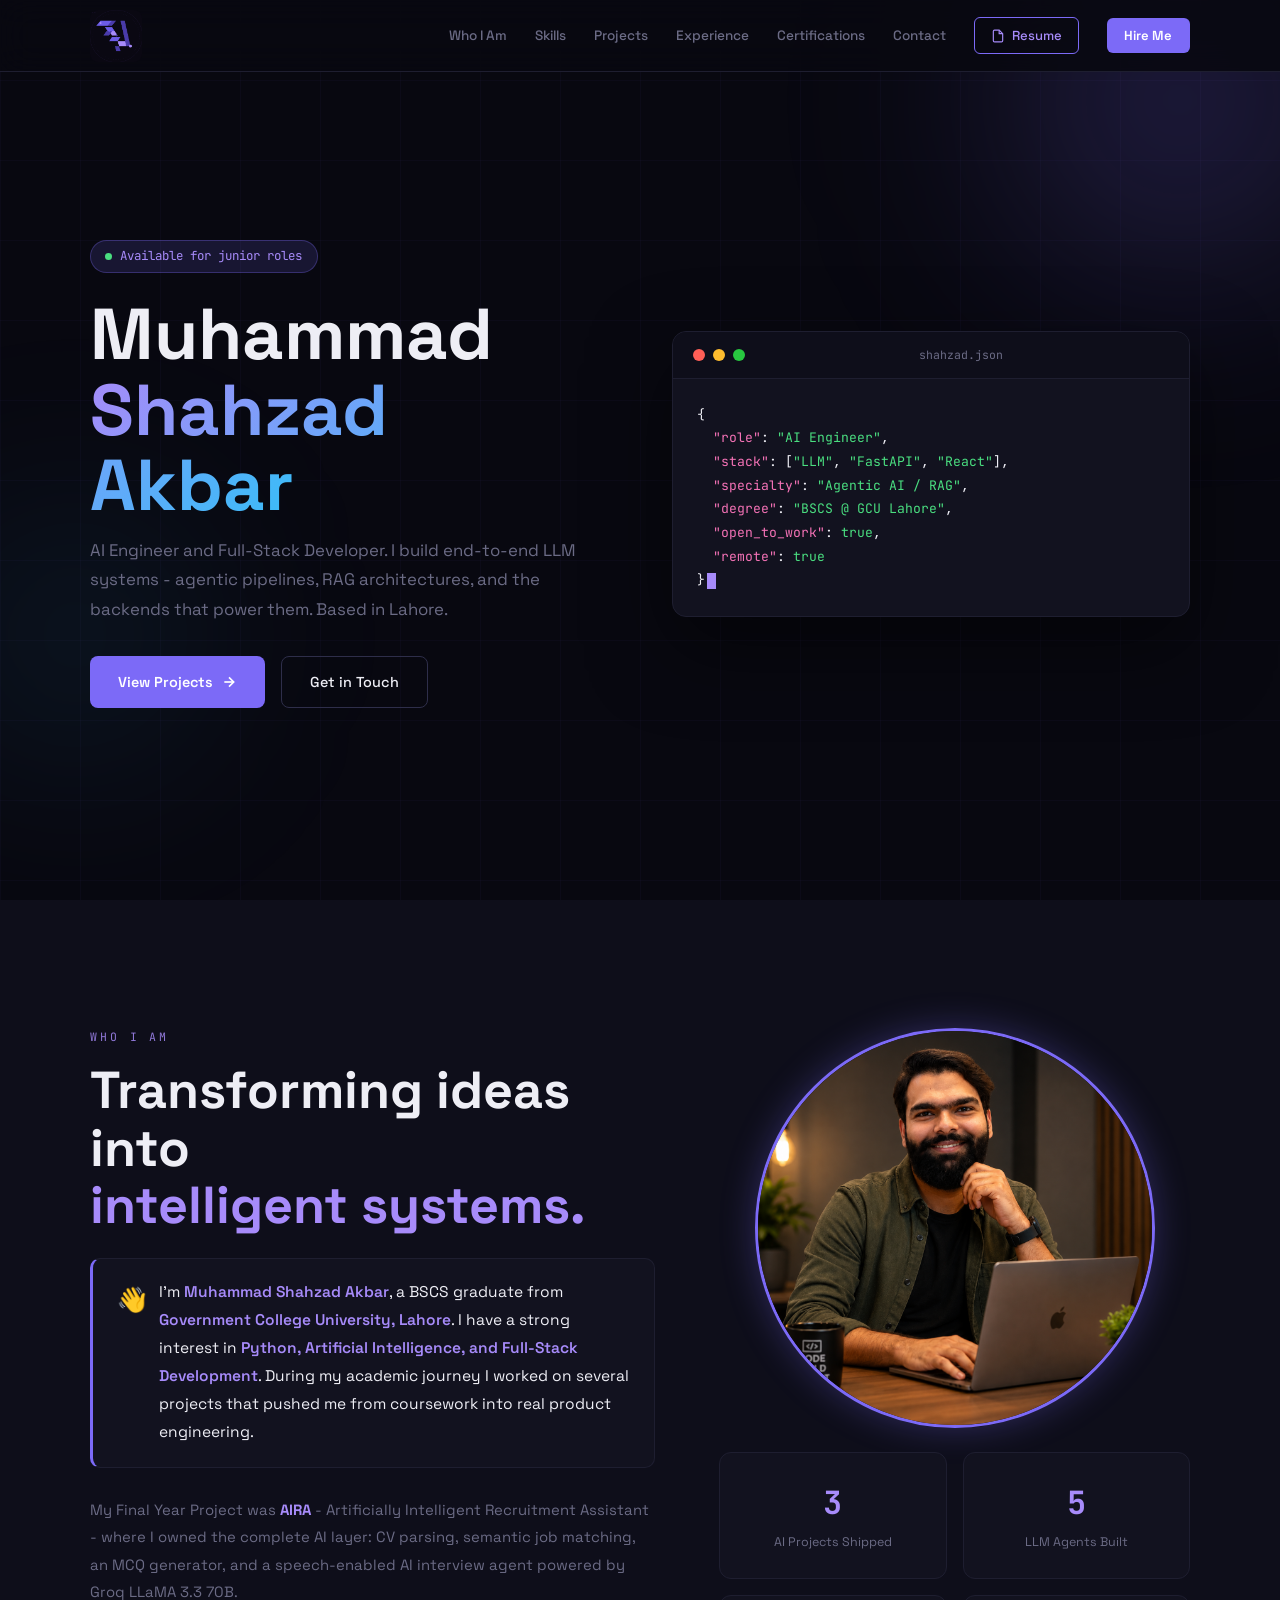
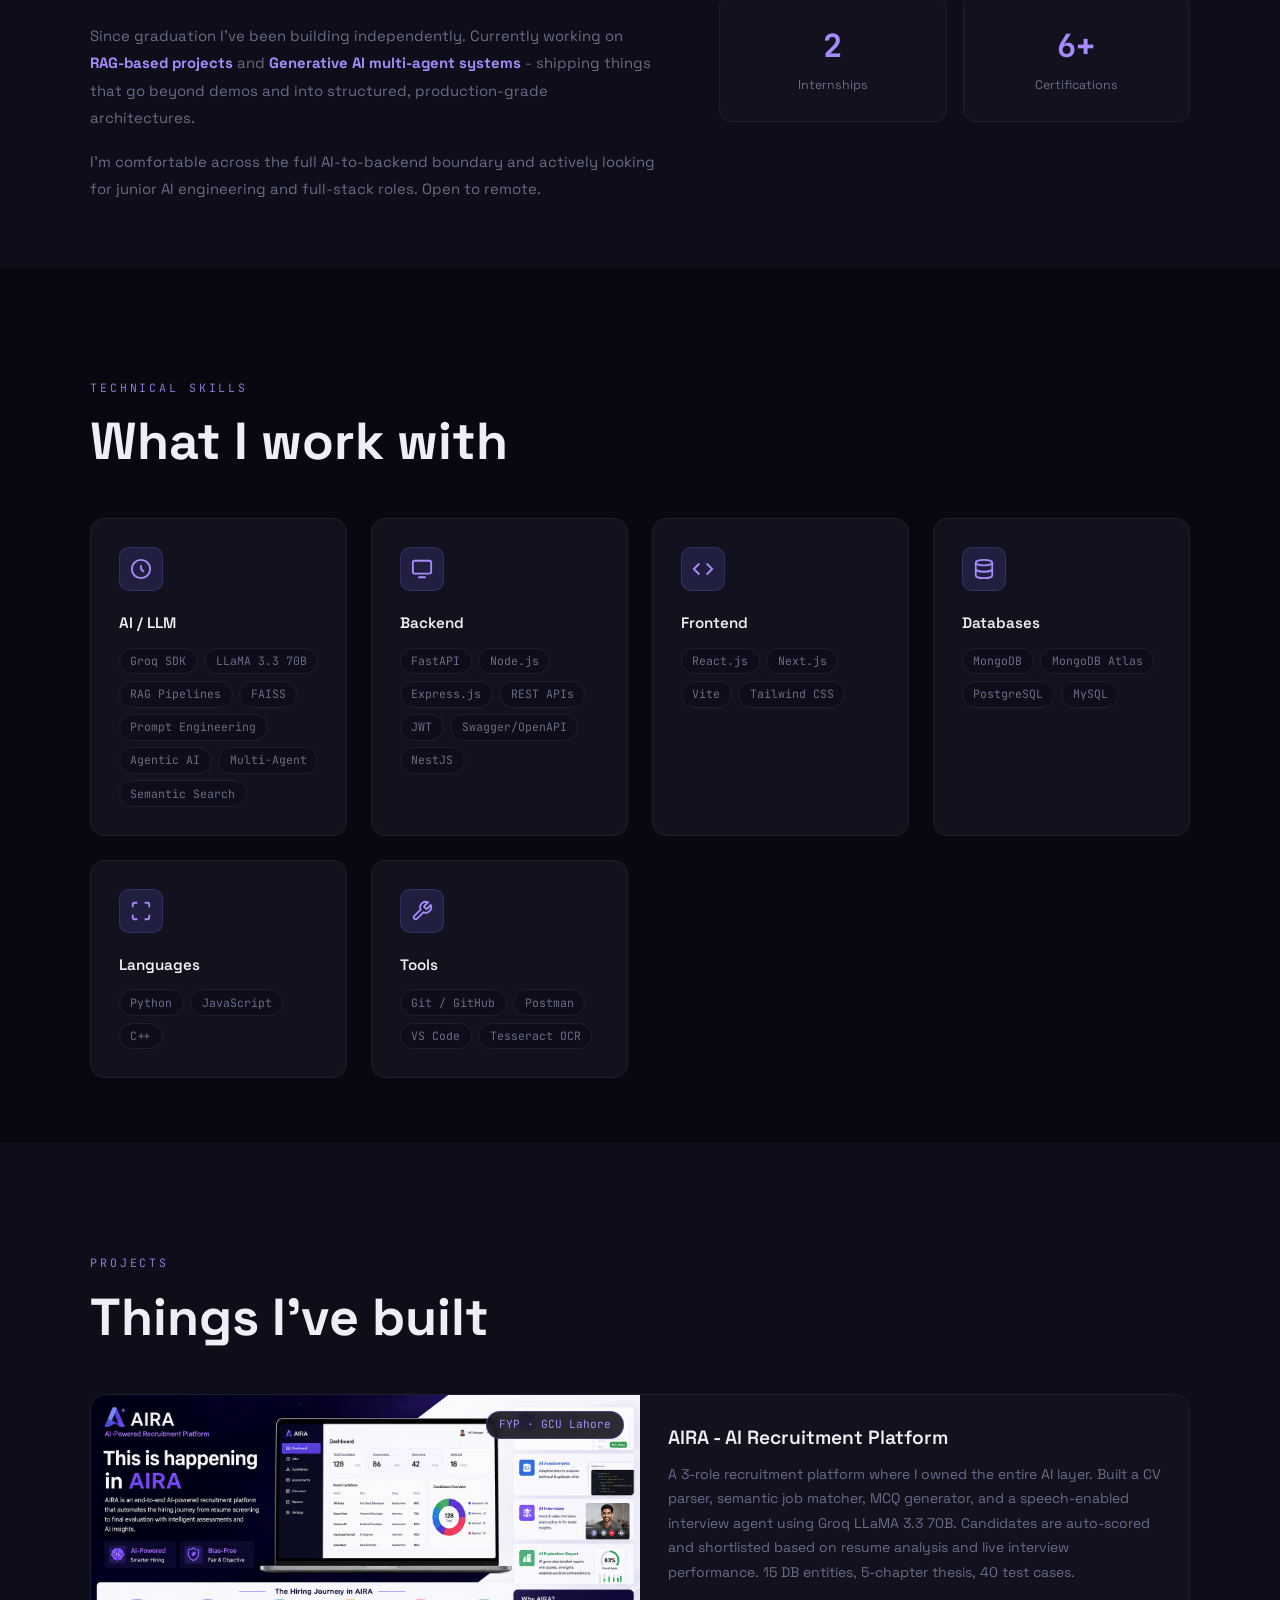
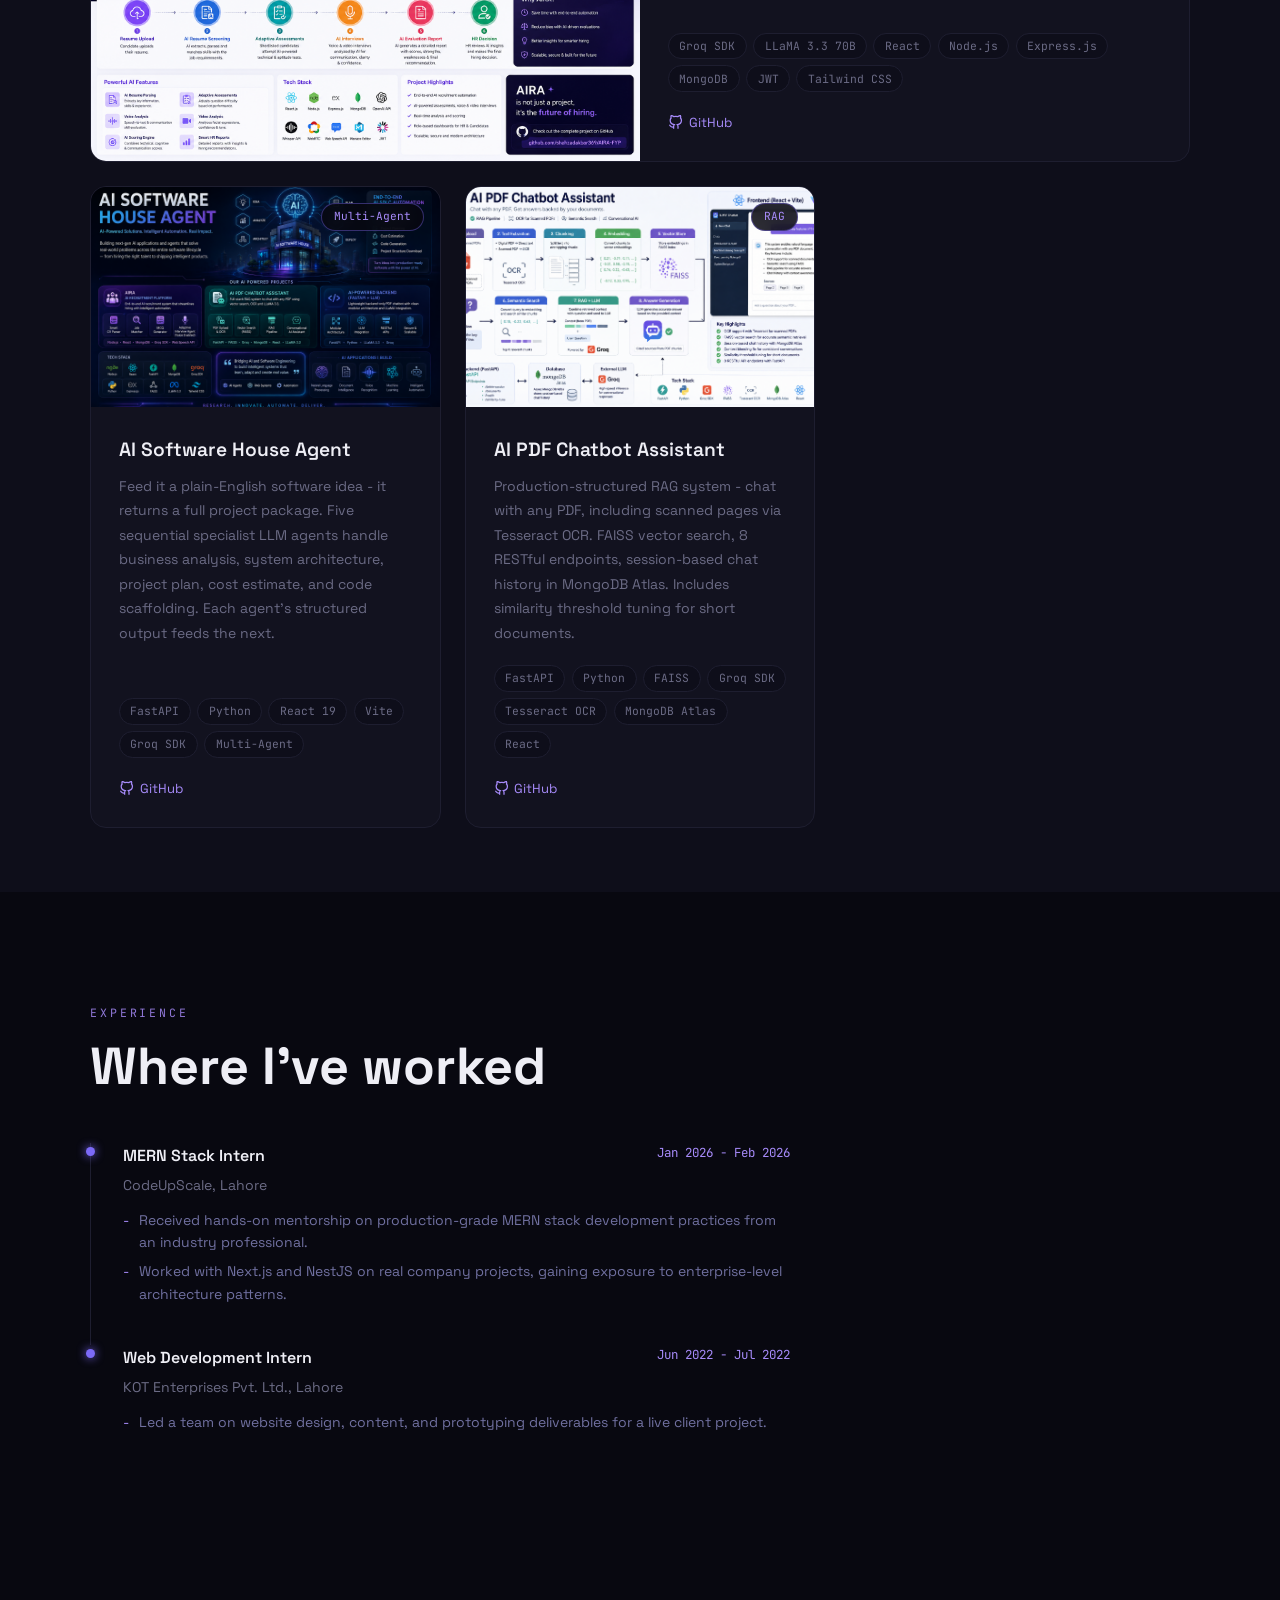
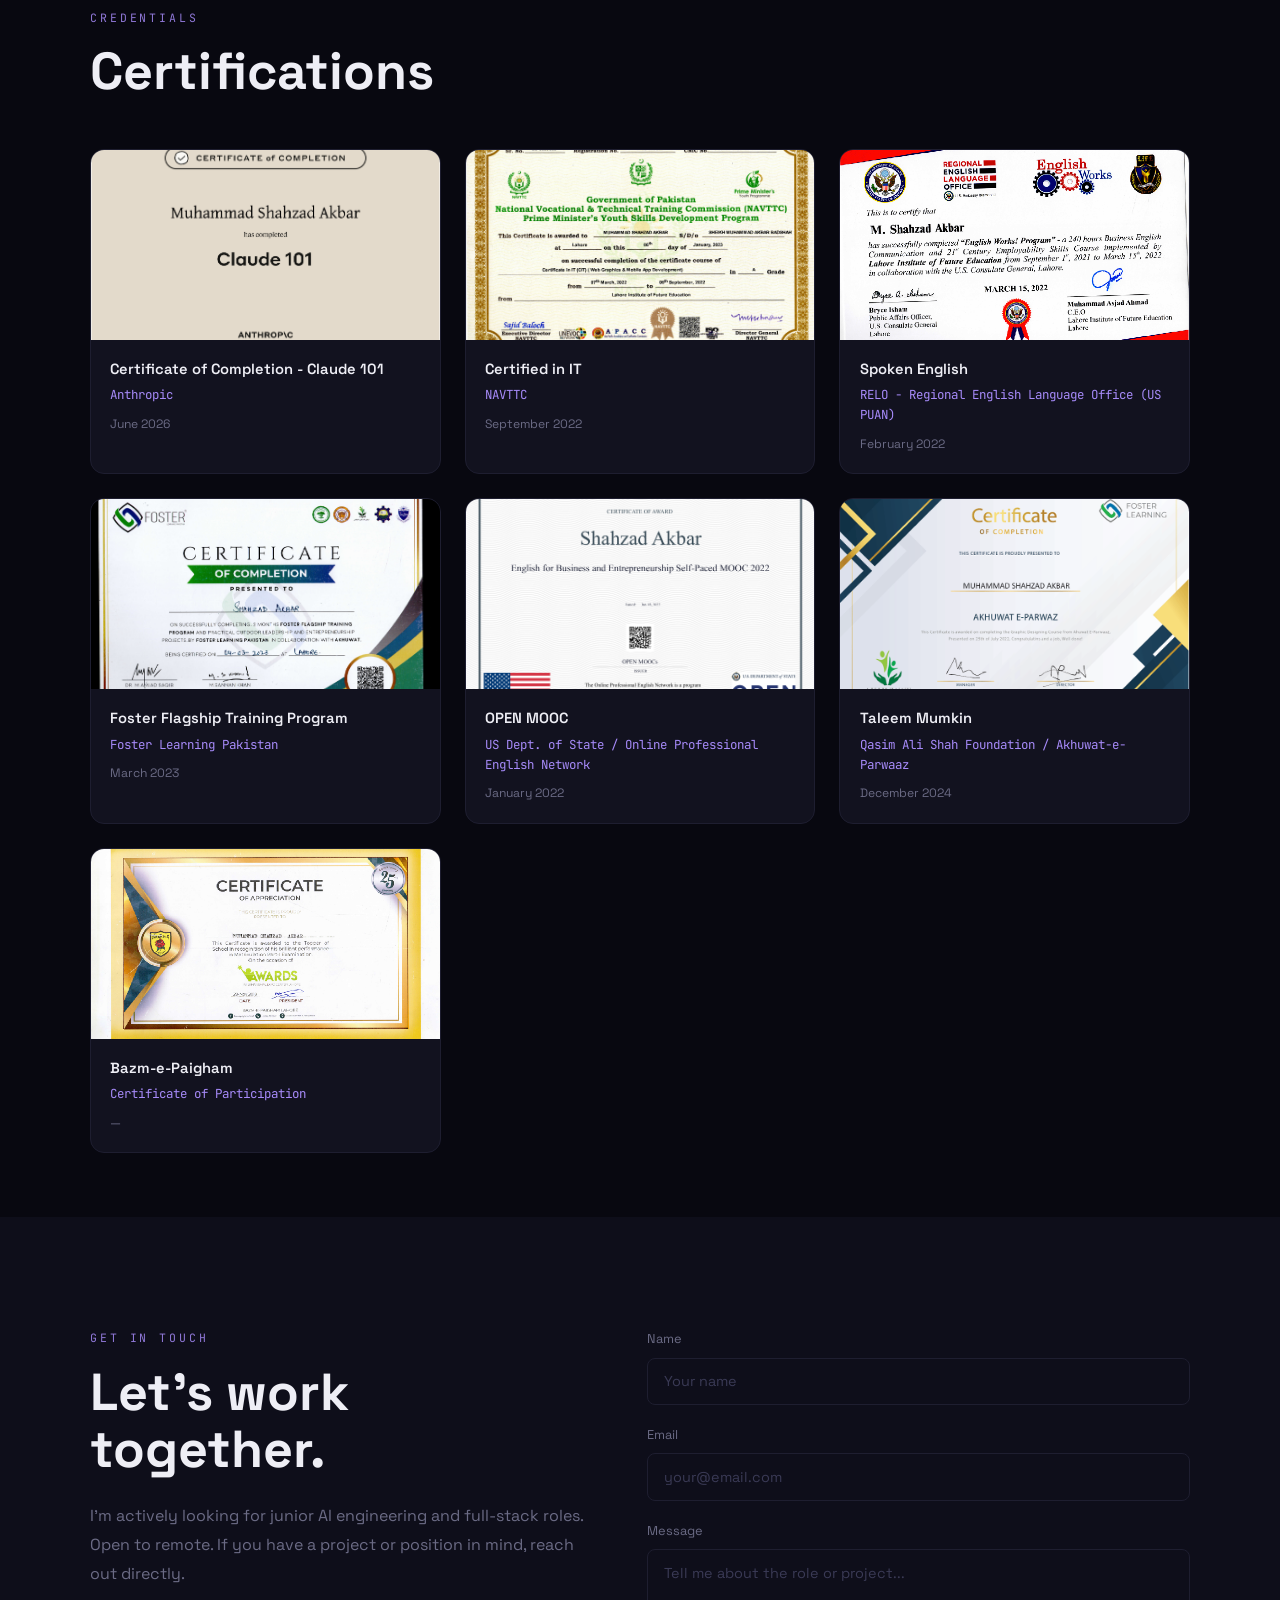
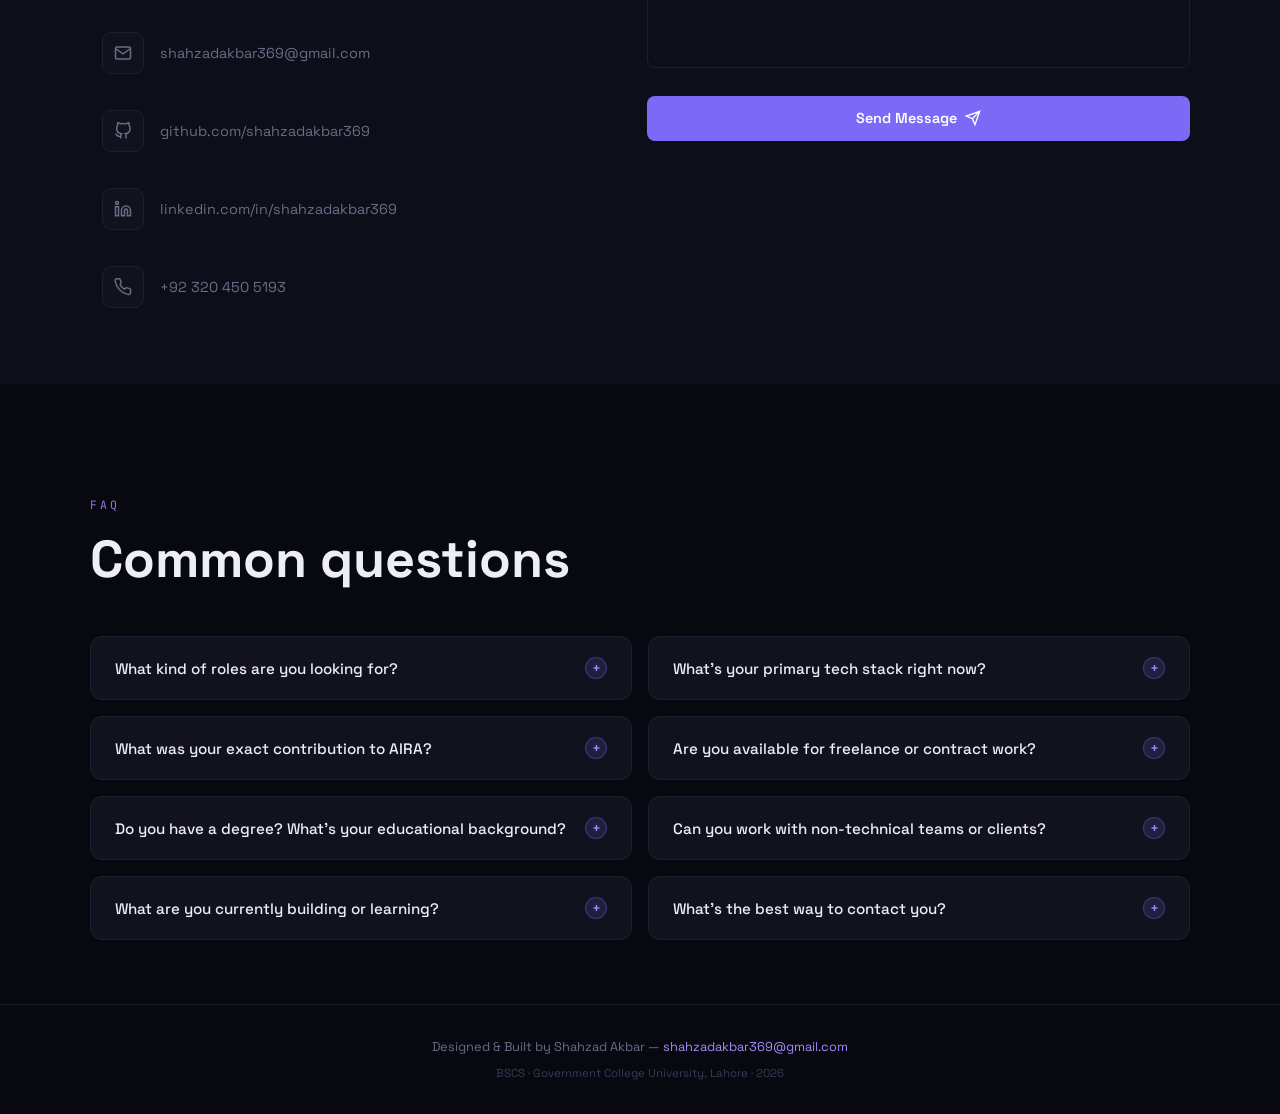
==== index.html @ 35dfdfb2 "Portfolio ready" ====
<!DOCTYPE html>
<html lang="en">
<head>
    <meta charset="UTF-8">
    <meta name="viewport" content="width=device-width, initial-scale=1.0">
    <title>Shahzad Akbar | AI Engineer</title>
    <link rel="preconnect" href="https://fonts.googleapis.com">
    <link rel="preconnect" href="https://fonts.gstatic.com" crossorigin>
    <link href="https://fonts.googleapis.com/css2?family=Space+Grotesk:wght@300;400;500;600;700&family=JetBrains+Mono:wght@400;500&display=swap" rel="stylesheet">
    <link rel="stylesheet" href="assets/css/style.css">
</head>
<body>

<!-- ════════════════════════════════════════════
     NAVIGATION
════════════════════════════════════════════ -->
<nav id="navbar">
    <div class="nav-inner">
        <!-- Logo: swap text for image once file is in place -->
        <a href="#hero" class="nav-logo">
            <img src="assets/images/shahzad_logo.png" alt="Shahzad Akbar logo"
                 onerror="this.style.display='none'; this.nextElementSibling.style.display='inline';">
            </a>

        <div class="nav-links" id="navLinks">
            <a href="#who"        class="nav-link">Who I Am</a>
            <a href="#skills"     class="nav-link">Skills</a>
            <a href="#projects"   class="nav-link">Projects</a>
            <a href="#experience" class="nav-link">Experience</a>
            <a href="#certifications" class="nav-link">Certifications</a>
            <a href="#contact"    class="nav-link">Contact</a>
            <!-- Resume button — opens PDF in a new tab -->
            <a href="assets/images/Resume_Shahzad_Akbar.pdf"
               target="_blank"
               rel="noopener noreferrer"
               class="nav-resume">
                <svg width="14" height="14" viewBox="0 0 24 24" fill="none" stroke="currentColor" stroke-width="2">
                    <path d="M14 2H6a2 2 0 0 0-2 2v16a2 2 0 0 0 2 2h12a2 2 0 0 0 2-2V8z"/>
                    <polyline points="14 2 14 8 20 8"/>
                </svg>
                Resume
            </a>
            <a href="#contact" class="nav-cta">Hire Me</a>
        </div>

        <div class="hamburger" onclick="toggleMenu()" aria-label="Toggle menu">
            <span></span><span></span><span></span>
        </div>
    </div>
    <div id="mobileMenu">
        <a href="#who"        class="nav-link" onclick="closeMenu()">Who I Am</a>
        <a href="#skills"     class="nav-link" onclick="closeMenu()">Skills</a>
        <a href="#projects"   class="nav-link" onclick="closeMenu()">Projects</a>
        <a href="#experience" class="nav-link" onclick="closeMenu()">Experience</a>
        <a href="#contact"    class="nav-link" onclick="closeMenu()">Contact</a>
        <a href="assets/images/Resume_Shahzad_Akbar.pdf" target="_blank" class="nav-link" onclick="closeMenu()">Resume ↗</a>
    </div>
</nav>


<!-- ════════════════════════════════════════════
     HERO
════════════════════════════════════════════ -->
<section id="hero">
    <div class="hero-grid"></div>
    <div class="orb orb-1"></div>
    <div class="orb orb-2"></div>
    <div class="hero-content">
        <div>
            <div class="hero-tag">
                <span class="dot"></span>
                Available for junior roles
            </div>
            <h1 class="hero-name">
                Muhammad<br>
                <span class="highlight">Shahzad Akbar</span>
            </h1>
            <p class="hero-subtitle">
                AI Engineer and Full-Stack Developer. I build end-to-end LLM systems -
                agentic pipelines, RAG architectures, and the backends that power them.
                Based in Lahore.
            </p>
            <div class="hero-actions">
                <a href="#projects" class="btn-primary">
                    View Projects
                    <svg width="16" height="16" viewBox="0 0 24 24" fill="none" stroke="currentColor" stroke-width="2.5">
                        <line x1="5" y1="12" x2="19" y2="12"/><polyline points="12 5 19 12 12 19"/>
                    </svg>
                </a>
                <a href="mailto:shahzadakbar369@gmail.com" class="btn-secondary">Get in Touch</a>
            </div>
        </div>

        <div class="terminal">
            <div class="terminal-bar">
                <div class="terminal-dot" style="background:#ff5f57"></div>
                <div class="terminal-dot" style="background:#febc2e"></div>
                <div class="terminal-dot" style="background:#28c840"></div>
                <span class="terminal-title">shahzad.json</span>
            </div>
            <div class="terminal-body">
                <span class="t-line"><span class="t-cmd">{</span></span>
                <span class="t-line">&nbsp;&nbsp;<span class="t-key">"role"</span>: <span class="t-val">"AI Engineer"</span>,</span>
                <span class="t-line">&nbsp;&nbsp;<span class="t-key">"stack"</span>: [<span class="t-val">"LLM"</span>, <span class="t-val">"FastAPI"</span>, <span class="t-val">"React"</span>],</span>
                <span class="t-line">&nbsp;&nbsp;<span class="t-key">"specialty"</span>: <span class="t-val">"Agentic AI / RAG"</span>,</span>
                <span class="t-line">&nbsp;&nbsp;<span class="t-key">"degree"</span>: <span class="t-val">"BSCS @ GCU Lahore"</span>,</span>
                <span class="t-line">&nbsp;&nbsp;<span class="t-key">"open_to_work"</span>: <span class="t-val">true</span>,</span>
                <span class="t-line">&nbsp;&nbsp;<span class="t-key">"remote"</span>: <span class="t-val">true</span></span>
                <span class="t-line"><span class="t-cmd">}</span><span class="cursor"></span></span>
            </div>
        </div>
    </div>
</section>


<!-- ════════════════════════════════════════════
     WHO I AM
════════════════════════════════════════════ -->
<section id="who" style="background: var(--bg-secondary);">
    <div class="section-inner">
        <div class="about-grid">
            <div class="reveal">
                <span class="section-eyebrow">Who I Am</span>
                <h2 class="section-title">Transforming ideas into<br><span style="color:var(--accent-2)">intelligent systems.</span></h2>

                <!-- Cover-letter style intro block -->
                <div class="who-intro">
                    <span class="who-intro-icon">👋</span>
                    <p>
                        I'm <strong>Muhammad Shahzad Akbar</strong>, a BSCS graduate from
                        <strong>Government College University, Lahore</strong>. I have a strong interest in
                        <strong>Python, Artificial Intelligence, and Full-Stack Development</strong>.
                        During my academic journey I worked on several projects that pushed me from
                        coursework into real product engineering.
                    </p>
                </div>

                <div class="about-extra">
                    <p>
                        My Final Year Project was <strong style="color:var(--accent-2)">AIRA</strong> -
                        Artificially Intelligent Recruitment Assistant - where I owned the complete AI layer:
                        CV parsing, semantic job matching, an MCQ generator, and a speech-enabled AI interview
                        agent powered by Groq LLaMA 3.3 70B.
                    </p>
                    <p>
                        Since graduation I've been building independently. Currently working on
                        <strong style="color:var(--accent-2)">RAG-based projects</strong> and
                        <strong style="color:var(--accent-2)">Generative AI multi-agent systems</strong> -
                        shipping things that go beyond demos and into structured, production-grade architectures.
                    </p>
                    <p>
                        I'm comfortable across the full AI-to-backend boundary and actively looking for
                        junior AI engineering and full-stack roles. Open to remote.
                    </p>
                </div>
            </div>

            <div class="about-right reveal" style="transition-delay: 0.15s;">

                <!-- Photo -->
                <img src="assets/images/Shahzad.png" alt="Shahzad Akbar"
                    onerror="this.style.display='none'"
                    style="width:400px;height:400px;border-radius:50%;object-fit:cover;
                            object-position:center top;border:3px solid var(--accent);
                            box-shadow:0 0 35px rgba(124,106,247,0.3);">

                <!-- Stats -->
                <div class="stats-grid" style="width:100%;">
                    <div class="stat-card">
                        <span class="stat-num">3</span>
                        <span class="stat-label">AI Projects Shipped</span>
                    </div>
                    <div class="stat-card">
                        <span class="stat-num">5</span>
                        <span class="stat-label">LLM Agents Built</span>
                    </div>
                    <div class="stat-card">
                        <span class="stat-num">2</span>
                        <span class="stat-label">Internships</span>
                    </div>
                    <div class="stat-card">
                        <span class="stat-num">6+</span>
                        <span class="stat-label">Certifications</span>
                    </div>
                </div>

            </div>
        </div>
    </div>
</section>


<!-- ════════════════════════════════════════════
     SKILLS
════════════════════════════════════════════ -->
<section id="skills">
    <div class="section-inner">
        <div class="reveal">
            <span class="section-eyebrow">Technical Skills</span>
            <h2 class="section-title">What I work with</h2>
        </div>
        <div class="skills-grid">
            <div class="skill-card reveal" style="transition-delay: 0.05s;">
                <div class="skill-icon">
                    <svg width="22" height="22" viewBox="0 0 24 24" fill="none" stroke="currentColor" stroke-width="2">
                        <circle cx="12" cy="12" r="10"/><path d="M12 8v4l3 3"/>
                    </svg>
                </div>
                <div class="skill-category">AI / LLM</div>
                <div class="skill-tags">
                    <span class="skill-tag">Groq SDK</span>
                    <span class="skill-tag">LLaMA 3.3 70B</span>
                    <span class="skill-tag">RAG Pipelines</span>
                    <span class="skill-tag">FAISS</span>
                    <span class="skill-tag">Prompt Engineering</span>
                    <span class="skill-tag">Agentic AI</span>
                    <span class="skill-tag">Multi-Agent</span>
                    <span class="skill-tag">Semantic Search</span>
                </div>
            </div>

            <div class="skill-card reveal" style="transition-delay: 0.1s;">
                <div class="skill-icon">
                    <svg width="22" height="22" viewBox="0 0 24 24" fill="none" stroke="currentColor" stroke-width="2">
                        <rect x="2" y="3" width="20" height="14" rx="2"/><line x1="8" y1="21" x2="16" y2="21"/>
                    </svg>
                </div>
                <div class="skill-category">Backend</div>
                <div class="skill-tags">
                    <span class="skill-tag">FastAPI</span>
                    <span class="skill-tag">Node.js</span>
                    <span class="skill-tag">Express.js</span>
                    <span class="skill-tag">REST APIs</span>
                    <span class="skill-tag">JWT</span>
                    <span class="skill-tag">Swagger/OpenAPI</span>
                    <span class="skill-tag">NestJS</span>
                </div>
            </div>

            <div class="skill-card reveal" style="transition-delay: 0.15s;">
                <div class="skill-icon">
                    <svg width="22" height="22" viewBox="0 0 24 24" fill="none" stroke="currentColor" stroke-width="2">
                        <polyline points="16 18 22 12 16 6"/><polyline points="8 6 2 12 8 18"/>
                    </svg>
                </div>
                <div class="skill-category">Frontend</div>
                <div class="skill-tags">
                    <span class="skill-tag">React.js</span>
                    <span class="skill-tag">Next.js</span>
                    <span class="skill-tag">Vite</span>
                    <span class="skill-tag">Tailwind CSS</span>
                </div>
            </div>

            <div class="skill-card reveal" style="transition-delay: 0.2s;">
                <div class="skill-icon">
                    <svg width="22" height="22" viewBox="0 0 24 24" fill="none" stroke="currentColor" stroke-width="2">
                        <ellipse cx="12" cy="5" rx="9" ry="3"/>
                        <path d="M21 12c0 1.66-4 3-9 3s-9-1.34-9-3"/>
                        <path d="M3 5v14c0 1.66 4 3 9 3s9-1.34 9-3V5"/>
                    </svg>
                </div>
                <div class="skill-category">Databases</div>
                <div class="skill-tags">
                    <span class="skill-tag">MongoDB</span>
                    <span class="skill-tag">MongoDB Atlas</span>
                    <span class="skill-tag">PostgreSQL</span>
                    <span class="skill-tag">MySQL</span>
                </div>
            </div>

            <div class="skill-card reveal" style="transition-delay: 0.25s;">
                <div class="skill-icon">
                    <svg width="22" height="22" viewBox="0 0 24 24" fill="none" stroke="currentColor" stroke-width="2">
                        <path d="M8 3H5a2 2 0 0 0-2 2v3m18 0V5a2 2 0 0 0-2-2h-3m0 18h3a2 2 0 0 0 2-2v-3M3 16v3a2 2 0 0 0 2 2h3"/>
                    </svg>
                </div>
                <div class="skill-category">Languages</div>
                <div class="skill-tags">
                    <span class="skill-tag">Python</span>
                    <span class="skill-tag">JavaScript</span>
                    <span class="skill-tag">C++</span>
                </div>
            </div>

            <div class="skill-card reveal" style="transition-delay: 0.3s;">
                <div class="skill-icon">
                    <svg width="22" height="22" viewBox="0 0 24 24" fill="none" stroke="currentColor" stroke-width="2">
                        <path d="M14.7 6.3a1 1 0 0 0 0 1.4l1.6 1.6a1 1 0 0 0 1.4 0l3.77-3.77a6 6 0 0 1-7.94 7.94l-6.91 6.91a2.12 2.12 0 0 1-3-3l6.91-6.91a6 6 0 0 1 7.94-7.94l-3.76 3.76z"/>
                    </svg>
                </div>
                <div class="skill-category">Tools</div>
                <div class="skill-tags">
                    <span class="skill-tag">Git / GitHub</span>
                    <span class="skill-tag">Postman</span>
                    <span class="skill-tag">VS Code</span>
                    <span class="skill-tag">Tesseract OCR</span>
                </div>
            </div>
        </div>
    </div>
</section>


<!-- ════════════════════════════════════════════
     PROJECTS
════════════════════════════════════════════ -->
<section id="projects" style="background: var(--bg-secondary);">
    <div class="section-inner">
        <div class="reveal">
            <span class="section-eyebrow">Projects</span>
            <h2 class="section-title">Things I've built</h2>
        </div>
        <div class="projects-grid">

            <!-- ── AIRA (Featured / wide) ── -->
            <div class="project-card featured reveal" style="transition-delay: 0.05s;">
                <div class="project-visual">
                    <!--
                        Place AIRA.png in assets/images/ — the img tag below will pick it up.
                        If the file is missing the fallback SVG renders instead.
                    -->
                    <img src="assets/images/AIRA.png"
                         alt="AIRA - AI Recruitment Platform screenshot"
                         class="project-img"
                         onerror="this.style.display='none'; this.nextElementSibling.style.display='flex';">
                    <div class="project-visual-fallback" style="display:none;">
                        <div class="pv-glow pv-glow-purple"></div>
                        <svg width="90" height="90" viewBox="0 0 24 24" fill="none" stroke="currentColor" stroke-width="0.8">
                            <circle cx="12" cy="12" r="10"/>
                            <circle cx="12" cy="12" r="3" fill="rgba(124,106,247,0.15)" stroke="rgba(124,106,247,0.6)" stroke-width="1"/>
                        </svg>
                    </div>
                    <div class="project-badge">FYP · GCU Lahore</div>
                </div>
                <div class="project-content">
                    <div class="project-title">AIRA - AI Recruitment Platform</div>
                    <p class="project-desc">
                        A 3-role recruitment platform where I owned the entire AI layer. Built a CV parser,
                        semantic job matcher, MCQ generator, and a speech-enabled interview agent using Groq
                        LLaMA 3.3 70B. Candidates are auto-scored and shortlisted based on resume analysis
                        and live interview performance. 15 DB entities, 5-chapter thesis, 40 test cases.
                    </p>
                    <div class="tech-tags">
                        <span class="tech-tag">Groq SDK</span>
                        <span class="tech-tag">LLaMA 3.3 70B</span>
                        <span class="tech-tag">React</span>
                        <span class="tech-tag">Node.js</span>
                        <span class="tech-tag">Express.js</span>
                        <span class="tech-tag">MongoDB</span>
                        <span class="tech-tag">JWT</span>
                        <span class="tech-tag">Tailwind CSS</span>
                    </div>
                    <div class="project-links">
                        <a href="https://github.com/shehr519/AIRA-FYP" target="_blank" class="p-link p-link-primary">
                            <svg width="15" height="15" viewBox="0 0 24 24" fill="none" stroke="currentColor" stroke-width="2">
                                <path d="M9 19c-5 1.5-5-2.5-7-3m14 6v-3.87a3.37 3.37 0 0 0-.94-2.61c3.14-.35 6.44-1.54 6.44-7A5.44 5.44 0 0 0 20 4.77 5.07 5.07 0 0 0 19.91 1S18.73.65 16 2.48a13.38 13.38 0 0 0-7 0C6.27.65 5.09 1 5.09 1A5.07 5.07 0 0 0 5 4.77a5.44 5.44 0 0 0-1.5 3.78c0 5.42 3.3 6.61 6.44 7A3.37 3.37 0 0 0 9 18.13V22"/>
                            </svg>
                            GitHub
                        </a>
                    </div>
                </div>
            </div>

            <!-- ── AI Software House Agent ── -->
            <div class="project-card reveal" style="transition-delay: 0.1s;">
                <div class="project-visual">
                    <img src="assets/images/AI-SOFTWARE-HOUSE-AGENT.png"
                         alt="AI Software House Agent screenshot"
                         class="project-img"
                         onerror="this.style.display='none'; this.nextElementSibling.style.display='flex';">
                    <div class="project-visual-fallback" style="display:none; background: linear-gradient(135deg, #0e1218, #0c1a22);">
                        <div class="pv-glow pv-glow-blue"></div>
                        <svg width="80" height="80" viewBox="0 0 24 24" fill="none" stroke="currentColor" stroke-width="0.8">
                            <rect x="2" y="3" width="20" height="14" rx="2"/>
                            <path d="M7 8h10M7 12h6"/>
                        </svg>
                    </div>
                    <div class="project-badge">Multi-Agent</div>
                </div>
                <div class="project-content">
                    <div class="project-title">AI Software House Agent</div>
                    <p class="project-desc">
                        Feed it a plain-English software idea - it returns a full project package.
                        Five sequential specialist LLM agents handle business analysis, system architecture,
                        project plan, cost estimate, and code scaffolding. Each agent's structured output
                        feeds the next.
                    </p>
                    <div class="tech-tags">
                        <span class="tech-tag">FastAPI</span>
                        <span class="tech-tag">Python</span>
                        <span class="tech-tag">React 19</span>
                        <span class="tech-tag">Vite</span>
                        <span class="tech-tag">Groq SDK</span>
                        <span class="tech-tag">Multi-Agent</span>
                    </div>
                    <div class="project-links">
                        <a href="https://github.com/shahzadakbar369/AI-Software-House-Agent" target="_blank" class="p-link p-link-primary">
                            <svg width="15" height="15" viewBox="0 0 24 24" fill="none" stroke="currentColor" stroke-width="2">
                                <path d="M9 19c-5 1.5-5-2.5-7-3m14 6v-3.87a3.37 3.37 0 0 0-.94-2.61c3.14-.35 6.44-1.54 6.44-7A5.44 5.44 0 0 0 20 4.77 5.07 5.07 0 0 0 19.91 1S18.73.65 16 2.48a13.38 13.38 0 0 0-7 0C6.27.65 5.09 1 5.09 1A5.07 5.07 0 0 0 5 4.77a5.44 5.44 0 0 0-1.5 3.78c0 5.42 3.3 6.61 6.44 7A3.37 3.37 0 0 0 9 18.13V22"/>
                            </svg>
                            GitHub
                        </a>
                    </div>
                </div>
            </div>

            <!-- ── AI PDF Chatbot ── -->
            <div class="project-card reveal" style="transition-delay: 0.15s;">
                <div class="project-visual">
                    <img src="assets/images/AI-PDF-CHATBOT.png"
                         alt="AI PDF Chatbot Assistant screenshot"
                         class="project-img"
                         onerror="this.style.display='none'; this.nextElementSibling.style.display='flex';">
                    <div class="project-visual-fallback" style="display:none; background: linear-gradient(135deg, #130d1a, #1a0d15);">
                        <div class="pv-glow pv-glow-pink"></div>
                        <svg width="80" height="80" viewBox="0 0 24 24" fill="none" stroke="currentColor" stroke-width="0.8">
                            <path d="M14 2H6a2 2 0 0 0-2 2v16a2 2 0 0 0 2 2h12a2 2 0 0 0 2-2V8z"/>
                            <polyline points="14 2 14 8 20 8"/>
                        </svg>
                    </div>
                    <div class="project-badge">RAG</div>
                </div>
                <div class="project-content">
                    <div class="project-title">AI PDF Chatbot Assistant</div>
                    <p class="project-desc">
                        Production-structured RAG system - chat with any PDF, including scanned pages via
                        Tesseract OCR. FAISS vector search, 8 RESTful endpoints, session-based chat history
                        in MongoDB Atlas. Includes similarity threshold tuning for short documents.
                    </p>
                    <div class="tech-tags">
                        <span class="tech-tag">FastAPI</span>
                        <span class="tech-tag">Python</span>
                        <span class="tech-tag">FAISS</span>
                        <span class="tech-tag">Groq SDK</span>
                        <span class="tech-tag">Tesseract OCR</span>
                        <span class="tech-tag">MongoDB Atlas</span>
                        <span class="tech-tag">React</span>
                    </div>
                    <div class="project-links">
                        <a href="https://github.com/shahzadakbar369/AI-PDF-Chatbot-Assistant" target="_blank" class="p-link p-link-primary">
                            <svg width="15" height="15" viewBox="0 0 24 24" fill="none" stroke="currentColor" stroke-width="2">
                                <path d="M9 19c-5 1.5-5-2.5-7-3m14 6v-3.87a3.37 3.37 0 0 0-.94-2.61c3.14-.35 6.44-1.54 6.44-7A5.44 5.44 0 0 0 20 4.77 5.07 5.07 0 0 0 19.91 1S18.73.65 16 2.48a13.38 13.38 0 0 0-7 0C6.27.65 5.09 1 5.09 1A5.07 5.07 0 0 0 5 4.77a5.44 5.44 0 0 0-1.5 3.78c0 5.42 3.3 6.61 6.44 7A3.37 3.37 0 0 0 9 18.13V22"/>
                            </svg>
                            GitHub
                        </a>
                    </div>
                </div>
            </div>

        </div>
    </div>
</section>


<!-- ════════════════════════════════════════════
     EXPERIENCE
════════════════════════════════════════════ -->
<section id="experience">
    <div class="section-inner">
        <div class="reveal">
            <span class="section-eyebrow">Experience</span>
            <h2 class="section-title">Where I've worked</h2>
        </div>
        <div class="timeline">
            <div class="timeline-item reveal" style="transition-delay: 0.1s;">
                <div class="tl-header">
                    <span class="tl-role">MERN Stack Intern</span>
                    <span class="tl-date">Jan 2026 - Feb 2026</span>
                </div>
                <div class="tl-company">CodeUpScale, Lahore</div>
                <ul class="tl-bullets">
                    <li>Received hands-on mentorship on production-grade MERN stack development practices from an industry professional.</li>
                    <li>Worked with Next.js and NestJS on real company projects, gaining exposure to enterprise-level architecture patterns.</li>
                </ul>
            </div>

            <div class="timeline-item reveal" style="transition-delay: 0.2s;">
                <div class="tl-header">
                    <span class="tl-role">Web Development Intern</span>
                    <span class="tl-date">Jun 2022 - Jul 2022</span>
                </div>
                <div class="tl-company">KOT Enterprises Pvt. Ltd., Lahore</div>
                <ul class="tl-bullets">
                    <li>Led a team on website design, content, and prototyping deliverables for a live client project.</li>
                </ul>
            </div>
        </div>
    </div>
</section>


<!-- CERTIFICATIONS -->
<section id="certifications">
    <div class="section-inner">
        <div class="reveal">
            <span class="section-eyebrow">Credentials</span>
            <h2 class="section-title">Certifications</h2>
        </div>
        <div class="cert-grid">

            <div class="cert-card reveal" style="transition-delay:0.05s;">
                <div class="cert-img-wrap" onclick="openLightbox('assets/images/Claude101.png')">
                    <img src="assets/images/Claude101.png" alt="Claude 101"
                         onerror="this.style.display='none';this.nextElementSibling.style.display='flex';">
                    <div class="cert-img-fallback" style="display:none;">
                        <svg width="36" height="36" viewBox="0 0 24 24" fill="none" stroke="currentColor" stroke-width="1.5"><path d="M14 2H6a2 2 0 0 0-2 2v16a2 2 0 0 0 2 2h12a2 2 0 0 0 2-2V8z"/><polyline points="14 2 14 8 20 8"/></svg>
                        <span>Claude101.png</span>
                    </div>
                </div>
                <div class="cert-body">
                    <div class="cert-title">Certificate of Completion - Claude 101</div>
                    <div class="cert-issuer">Anthropic</div>
                    <div class="cert-date">June 2026</div>
                </div>
            </div>

            <div class="cert-card reveal" style="transition-delay:0.1s;">
                <div class="cert-img-wrap" onclick="openLightbox('assets/images/NAVTTC.png')">
                    <img src="assets/images/NAVTTC.png" alt="NAVTTC"
                         onerror="this.style.display='none';this.nextElementSibling.style.display='flex';">
                    <div class="cert-img-fallback" style="display:none;">
                        <svg width="36" height="36" viewBox="0 0 24 24" fill="none" stroke="currentColor" stroke-width="1.5"><path d="M14 2H6a2 2 0 0 0-2 2v16a2 2 0 0 0 2 2h12a2 2 0 0 0 2-2V8z"/><polyline points="14 2 14 8 20 8"/></svg>
                        <span>NAVTTC.png</span>
                    </div>
                </div>
                <div class="cert-body">
                    <div class="cert-title">Certified in IT</div>
                    <div class="cert-issuer">NAVTTC</div>
                    <div class="cert-date">September 2022</div>
                </div>
            </div>

            <div class="cert-card reveal" style="transition-delay:0.15s;">
                <div class="cert-img-wrap" onclick="openLightbox('assets/images/RELO-English-Works.png')">
                    <img src="assets/images/RELO-English-Works.png" alt="RELO"
                         onerror="this.style.display='none';this.nextElementSibling.style.display='flex';">
                    <div class="cert-img-fallback" style="display:none;">
                        <svg width="36" height="36" viewBox="0 0 24 24" fill="none" stroke="currentColor" stroke-width="1.5"><path d="M14 2H6a2 2 0 0 0-2 2v16a2 2 0 0 0 2 2h12a2 2 0 0 0 2-2V8z"/><polyline points="14 2 14 8 20 8"/></svg>
                        <span>RELO-English-Works.png</span>
                    </div>
                </div>
                <div class="cert-body">
                    <div class="cert-title">Spoken English</div>
                    <div class="cert-issuer">RELO - Regional English Language Office (US PUAN)</div>
                    <div class="cert-date">February 2022</div>
                </div>
            </div>

            <div class="cert-card reveal" style="transition-delay:0.2s;">
                <div class="cert-img-wrap" onclick="openLightbox('assets/images/Foster-Flagship.png')">
                    <img src="assets/images/Foster-Flagship.png" alt="Foster Flagship"
                         onerror="this.style.display='none';this.nextElementSibling.style.display='flex';">
                    <div class="cert-img-fallback" style="display:none;">
                        <svg width="36" height="36" viewBox="0 0 24 24" fill="none" stroke="currentColor" stroke-width="1.5"><path d="M14 2H6a2 2 0 0 0-2 2v16a2 2 0 0 0 2 2h12a2 2 0 0 0 2-2V8z"/><polyline points="14 2 14 8 20 8"/></svg>
                        <span>Foster-Flagship.png</span>
                    </div>
                </div>
                <div class="cert-body">
                    <div class="cert-title">Foster Flagship Training Program</div>
                    <div class="cert-issuer">Foster Learning Pakistan</div>
                    <div class="cert-date">March 2023</div>
                </div>
            </div>

            <div class="cert-card reveal" style="transition-delay:0.25s;">
                <div class="cert-img-wrap" onclick="openLightbox('assets/images/OPEN-MOOC.png')">
                    <img src="assets/images/OPEN-MOOC.png" alt="OPEN MOOC"
                         onerror="this.style.display='none';this.nextElementSibling.style.display='flex';">
                    <div class="cert-img-fallback" style="display:none;">
                        <svg width="36" height="36" viewBox="0 0 24 24" fill="none" stroke="currentColor" stroke-width="1.5"><path d="M14 2H6a2 2 0 0 0-2 2v16a2 2 0 0 0 2 2h12a2 2 0 0 0 2-2V8z"/><polyline points="14 2 14 8 20 8"/></svg>
                        <span>OPEN-MOOC.png</span>
                    </div>
                </div>
                <div class="cert-body">
                    <div class="cert-title">OPEN MOOC</div>
                    <div class="cert-issuer">US Dept. of State / Online Professional English Network</div>
                    <div class="cert-date">January 2022</div>
                </div>
            </div>

            <div class="cert-card reveal" style="transition-delay:0.3s;">
                <div class="cert-img-wrap" onclick="openLightbox('assets/images/Akhuwat-e-Parwaaz.png')">
                    <img src="assets/images/Akhuwat-e-Parwaaz.png" alt="Taleem Mumkin"
                         onerror="this.style.display='none';this.nextElementSibling.style.display='flex';">
                    <div class="cert-img-fallback" style="display:none;">
                        <svg width="36" height="36" viewBox="0 0 24 24" fill="none" stroke="currentColor" stroke-width="1.5"><path d="M14 2H6a2 2 0 0 0-2 2v16a2 2 0 0 0 2 2h12a2 2 0 0 0 2-2V8z"/><polyline points="14 2 14 8 20 8"/></svg>
                        <span>Akhuwat-e-Parwaaz.png</span>
                    </div>
                </div>
                <div class="cert-body">
                    <div class="cert-title">Taleem Mumkin</div>
                    <div class="cert-issuer">Qasim Ali Shah Foundation / Akhuwat-e-Parwaaz</div>
                    <div class="cert-date">December 2024</div>
                </div>
            </div>

            <div class="cert-card reveal" style="transition-delay:0.35s;">
                <div class="cert-img-wrap" onclick="openLightbox('assets/images/Bazm-e-Paigham.png')">
                    <img src="assets/images/Bazm-e-Paigham.png" alt="Bazm-e-Paigham"
                         onerror="this.style.display='none';this.nextElementSibling.style.display='flex';">
                    <div class="cert-img-fallback" style="display:none;">
                        <svg width="36" height="36" viewBox="0 0 24 24" fill="none" stroke="currentColor" stroke-width="1.5"><path d="M14 2H6a2 2 0 0 0-2 2v16a2 2 0 0 0 2 2h12a2 2 0 0 0 2-2V8z"/><polyline points="14 2 14 8 20 8"/></svg>
                        <span>Bazm-e-Paigham.png</span>
                    </div>
                </div>
                <div class="cert-body">
                    <div class="cert-title">Bazm-e-Paigham</div>
                    <div class="cert-issuer">Certificate of Participation</div>
                    <div class="cert-date">—</div>
                </div>
            </div>

        </div>
    </div>
</section>

<!-- Lightbox -->
<div class="lightbox" id="lightbox" onclick="closeLightbox()">
    <div class="lightbox-close" onclick="closeLightbox()">✕</div>
    <img id="lightboxImg" src="" alt="Certificate fullscreen">
</div>


<!-- ════════════════════════════════════════════
     CONTACT
════════════════════════════════════════════ -->
<section id="contact" style="background: var(--bg-secondary);">
    <div class="section-inner">
        <div class="contact-grid">
            <div class="reveal">
                <span class="section-eyebrow">Get in Touch</span>
                <h2 class="section-title">Let's work<br>together.</h2>
                <p class="contact-desc">
                    I'm actively looking for junior AI engineering and full-stack roles.
                    Open to remote. If you have a project or position in mind, reach out directly.
                </p>
                <div class="contact-links">
                    <a href="mailto:shahzadakbar369@gmail.com" class="c-link">
                        <div class="c-icon">
                            <svg width="18" height="18" viewBox="0 0 24 24" fill="none" stroke="currentColor" stroke-width="2">
                                <path d="M4 4h16c1.1 0 2 .9 2 2v12c0 1.1-.9 2-2 2H4c-1.1 0-2-.9-2-2V6c0-1.1.9-2 2-2z"/>
                                <polyline points="22,6 12,13 2,6"/>
                            </svg>
                        </div>
                        <span class="c-text">shahzadakbar369@gmail.com</span>
                    </a>
                    <a href="https://github.com/shahzadakbar369" target="_blank" class="c-link">
                        <div class="c-icon">
                            <svg width="18" height="18" viewBox="0 0 24 24" fill="none" stroke="currentColor" stroke-width="2">
                                <path d="M9 19c-5 1.5-5-2.5-7-3m14 6v-3.87a3.37 3.37 0 0 0-.94-2.61c3.14-.35 6.44-1.54 6.44-7A5.44 5.44 0 0 0 20 4.77 5.07 5.07 0 0 0 19.91 1S18.73.65 16 2.48a13.38 13.38 0 0 0-7 0C6.27.65 5.09 1 5.09 1A5.07 5.07 0 0 0 5 4.77a5.44 5.44 0 0 0-1.5 3.78c0 5.42 3.3 6.61 6.44 7A3.37 3.37 0 0 0 9 18.13V22"/>
                            </svg>
                        </div>
                        <span class="c-text">github.com/shahzadakbar369</span>
                    </a>
                    <a href="https://www.linkedin.com/in/shahzadakbar369/" target="_blank" class="c-link">
                        <div class="c-icon">
                            <svg width="18" height="18" viewBox="0 0 24 24" fill="none" stroke="currentColor" stroke-width="2">
                                <path d="M16 8a6 6 0 0 1 6 6v7h-4v-7a2 2 0 0 0-2-2 2 2 0 0 0-2 2v7h-4v-7a6 6 0 0 1 6-6z"/>
                                <rect x="2" y="9" width="4" height="12"/>
                                <circle cx="4" cy="4" r="2"/>
                            </svg>
                        </div>
                        <span class="c-text">linkedin.com/in/shahzadakbar369</span>
                    </a>
                    <a href="tel:+923204505193" class="c-link">
                        <div class="c-icon">
                            <svg width="18" height="18" viewBox="0 0 24 24" fill="none" stroke="currentColor" stroke-width="2">
                                <path d="M22 16.92v3a2 2 0 0 1-2.18 2 19.79 19.79 0 0 1-8.63-3.07A19.5 19.5 0 0 1 4.69 12a19.79 19.79 0 0 1-3.07-8.67A2 2 0 0 1 3.6 1h3a2 2 0 0 1 2 1.72 12.84 12.84 0 0 0 .7 2.81 2 2 0 0 1-.45 2.11L8.09 8.91a16 16 0 0 0 6 6l1.27-1.27a2 2 0 0 1 2.11-.45 12.84 12.84 0 0 0 2.81.7A2 2 0 0 1 22 16.92z"/>
                            </svg>
                        </div>
                        <span class="c-text">+92 320 450 5193</span>
                    </a>
                </div>
            </div>

            <div class="reveal" style="transition-delay: 0.15s;">
                <div class="form-group">
                    <label class="form-label" for="name">Name</label>
                    <input type="text" id="name" class="form-input" placeholder="Your name">
                </div>
                <div class="form-group">
                    <label class="form-label" for="email">Email</label>
                    <input type="email" id="email" class="form-input" placeholder="your@email.com">
                </div>
                <div class="form-group">
                    <label class="form-label" for="message">Message</label>
                    <textarea id="message" rows="5" class="form-input" placeholder="Tell me about the role or project..."></textarea>
                </div>
                <button class="btn-primary" style="width:100%;justify-content:center;" onclick="handleContact()">
                    Send Message
                    <svg width="16" height="16" viewBox="0 0 24 24" fill="none" stroke="currentColor" stroke-width="2">
                        <line x1="22" y1="2" x2="11" y2="13"/><polygon points="22 2 15 22 11 13 2 9 22 2"/>
                    </svg>
                </button>
            </div>
        </div>
    </div>
</section>


<!-- ════════════════════════════════════════════
     FAQ
════════════════════════════════════════════ -->
<section id="faq">
    <div class="section-inner">
        <div class="reveal">
            <span class="section-eyebrow">FAQ</span>
            <h2 class="section-title">Common questions</h2>
        </div>
        <div class="faq-grid">

            <div class="faq-item reveal" style="transition-delay: 0.05s;">
                <button class="faq-question">
                    What kind of roles are you looking for?
                    <span class="faq-icon">+</span>
                </button>
                <div class="faq-answer">
                    <p>Junior AI Engineer and Full-Stack Developer roles - primarily. I'm also open to AI Evaluation Specialist and Backend Engineer positions. Remote is fine and preferred; Lahore-based is also good.</p>
                </div>
            </div>

            <div class="faq-item reveal" style="transition-delay: 0.1s;">
                <button class="faq-question">
                    What's your primary tech stack right now?
                    <span class="faq-icon">+</span>
                </button>
                <div class="faq-answer">
                    <p>Python + FastAPI on the AI/backend side, with Groq SDK and LLaMA 3.3 70B for LLM work. On the frontend it's React with Vite. For databases I use MongoDB Atlas most frequently alongside FAISS for vector search. Node.js/Express is familiar territory too from MERN projects.</p>
                </div>
            </div>

            <div class="faq-item reveal" style="transition-delay: 0.15s;">
                <button class="faq-question">
                    What was your exact contribution to AIRA?
                    <span class="faq-icon">+</span>
                </button>
                <div class="faq-answer">
                    <p>I owned the entire AI layer. That meant the CV parser, semantic job matcher, MCQ generator, the speech-enabled interview agent (Groq LLaMA 3.3 70B), post-interview feedback reports with skill radar charts, and the AIRA chatbot present on every page. The scoring pipeline - combining resume analysis with interview performance - was also my design. My teammates handled the frontend (Sheherbano) and backend (Fakhar Fazilat).</p>
                </div>
            </div>

            <div class="faq-item reveal" style="transition-delay: 0.2s;">
                <button class="faq-question">
                    Are you available for freelance or contract work?
                    <span class="faq-icon">+</span>
                </button>
                <div class="faq-answer">
                    <p>Yes, open to short-term contracts and freelance projects - particularly anything involving LLM integration, RAG systems, FastAPI backends, or full-stack builds. Reach out with specifics and we can talk scope and timeline.</p>
                </div>
            </div>

            <div class="faq-item reveal" style="transition-delay: 0.25s;">
                <button class="faq-question">
                    Do you have a degree? What's your educational background?
                    <span class="faq-icon">+</span>
                </button>
                <div class="faq-answer">
                    <p>BSCS from Government College University (GCU), Lahore - completed May 2026. Relevant coursework includes AI, Data Structures and Algorithms, OOP, Database Systems, Operating Systems, Software Engineering, and Computer Networks.</p>
                </div>
            </div>

            <div class="faq-item reveal" style="transition-delay: 0.3s;">
                <button class="faq-question">
                    Can you work with non-technical teams or clients?
                    <span class="faq-icon">+</span>
                </button>
                <div class="faq-answer">
                    <p>Yes. Part of building AIRA was translating complex AI behaviour into something a recruiter or HR team could use without knowing what an LLM is. I'm used to making technical decisions legible to people who don't share the same context - that's just good product engineering.</p>
                </div>
            </div>

            <div class="faq-item reveal" style="transition-delay: 0.35s;">
                <button class="faq-question">
                    What are you currently building or learning?
                    <span class="faq-icon">+</span>
                </button>
                <div class="faq-answer">
                    <p>Currently focused on RAG-based systems and Generative AI multi-agent architectures - building things that go beyond demos into production-structured, deployable applications. Also deepening work with vector databases and LLM evaluation methods.</p>
                </div>
            </div>

            <div class="faq-item reveal" style="transition-delay: 0.4s;">
                <button class="faq-question">
                    What's the best way to contact you?
                    <span class="faq-icon">+</span>
                </button>
                <div class="faq-answer">
                    <p>Email is fastest - shahzadakbar369@gmail.com. LinkedIn works too. If you have something specific in mind, use the contact form above and give me context about the role or project - I'll respond within 24 hours.</p>
                </div>
            </div>

        </div>
    </div>
</section>


<!-- ════════════════════════════════════════════
     FOOTER
════════════════════════════════════════════ -->
<footer>
    <p>Designed &amp; Built by Shahzad Akbar &mdash; <a href="mailto:shahzadakbar369@gmail.com">shahzadakbar369@gmail.com</a></p>
    <p style="margin-top: 0.4rem; color: var(--fg-dim); font-size: 0.72rem;">BSCS · Government College University, Lahore · 2026</p>
</footer>

<script src="assets/js/main.js"></script>
</body>
</html>
---- assets/css/style.css ----
/* =============================================
   SHAHZAD AKBAR PORTFOLIO — style.css
   ============================================= */

:root {
    --bg-primary: #080810;
    --bg-secondary: #0e0e1a;
    --bg-card: #12121f;
    --fg-primary: #eeeef5;
    --fg-muted: #6b6b85;
    --fg-dim: #3a3a55;
    --accent: #7c6af7;
    --accent-2: #a78bfa;
    --accent-glow: rgba(124, 106, 247, 0.15);
    --accent-glow-strong: rgba(124, 106, 247, 0.25);
    --border: #1e1e30;
    --border-hover: #2e2e4a;
}

* { margin: 0; padding: 0; box-sizing: border-box; }
html { scroll-behavior: smooth; }

body {
    font-family: 'Space Grotesk', sans-serif;
    background: var(--bg-primary);
    color: var(--fg-primary);
    line-height: 1.6;
    overflow-x: hidden;
}

.mono { font-family: 'JetBrains Mono', monospace; }

/* ── Orbs ── */
.orb {
    position: absolute;
    border-radius: 50%;
    filter: blur(100px);
    pointer-events: none;
    z-index: 0;
}
.orb-1 {
    width: 500px; height: 500px;
    background: radial-gradient(circle, rgba(124,106,247,0.3) 0%, transparent 70%);
    top: -150px; right: -150px;
}
.orb-2 {
    width: 350px; height: 350px;
    background: radial-gradient(circle, rgba(56,189,248,0.15) 0%, transparent 70%);
    bottom: 10%; left: -100px;
}

/* ── Nav ── */
nav {
    position: fixed;
    top: 0; left: 0; right: 0;
    z-index: 100;
    padding: 0.6rem 2rem;
    backdrop-filter: blur(16px);
    background: rgba(8,8,16,0.88);
    border-bottom: 1px solid var(--border);
    transition: transform 0.3s ease;
}
.nav-inner {
    max-width: 1100px;
    margin: 0 auto;
    display: flex;
    align-items: center;
    justify-content: space-between;
}
.nav-logo {
    display: flex;
    align-items: center;
    gap: 0.6rem;
    text-decoration: none;
}
.nav-logo img {
    width: 52px;
    height: 52px;
    object-fit: contain;
    border-radius: 8px;     /* optional: softens hard edges */
}
.nav-logo-text {
    font-family: 'JetBrains Mono', monospace;
    font-size: 0.85rem;
    color: var(--accent-2);
    letter-spacing: 0.05em;
}
.nav-links { display: flex; gap: 1.75rem; align-items: center; }
.nav-link {
    color: var(--fg-muted);
    text-decoration: none;
    font-size: 0.85rem;
    font-weight: 500;
    transition: color 0.2s ease;
    position: relative;
}
.nav-link::after {
    content: '';
    position: absolute;
    bottom: -4px; left: 0;
    width: 0; height: 1px;
    background: var(--accent-2);
    transition: width 0.2s ease;
}
.nav-link:hover { color: var(--fg-primary); }
.nav-link:hover::after { width: 100%; }
.nav-resume {
    display: inline-flex;
    align-items: center;
    gap: 0.4rem;
    padding: 0.45rem 1rem;
    background: transparent;
    border: 1px solid var(--accent);
    border-radius: 6px;
    color: var(--accent-2);
    font-size: 0.82rem;
    font-weight: 500;
    text-decoration: none;
    transition: all 0.2s ease;
    cursor: pointer;
}
.nav-resume:hover { background: var(--accent-glow); }
.nav-cta {
    padding: 0.45rem 1.1rem;
    background: var(--accent);
    border-radius: 6px;
    color: #fff;
    font-size: 0.82rem;
    font-weight: 600;
    text-decoration: none;
    transition: all 0.2s ease;
}
.nav-cta:hover { background: #6b5ce7; }

.hamburger {
    display: none;
    flex-direction: column;
    gap: 5px;
    cursor: pointer;
    padding: 4px;
}
.hamburger span {
    display: block;
    width: 22px; height: 2px;
    background: var(--fg-muted);
    transition: all 0.3s ease;
}
#mobileMenu {
    display: none;
    flex-direction: column;
    gap: 1rem;
    padding: 1.5rem 2rem;
    background: var(--bg-secondary);
    border-top: 1px solid var(--border);
}
#mobileMenu.active { display: flex; }
#mobileMenu .nav-link { font-size: 1rem; }

/* ── Sections ── */
section { padding: 7rem 2rem 4rem; position: relative; }
.section-inner { max-width: 1100px; margin: 0 auto; }

.section-eyebrow {
    font-family: 'JetBrains Mono', monospace;
    font-size: 0.72rem;
    text-transform: uppercase;
    letter-spacing: 0.25em;
    color: var(--accent-2);
    margin-bottom: 1rem;
    opacity: 0.85;
    display: block;
}
.section-title {
    font-size: clamp(2rem, 5vw, 3.25rem);
    font-weight: 700;
    line-height: 1.1;
    margin-bottom: 1.5rem;
}

/* ── Hero ── */
#hero {
    min-height: 100vh;
    display: flex;
    align-items: center;
}
.hero-grid {
    position: absolute; inset: 0;
    background-image:
        linear-gradient(var(--accent-glow) 1px, transparent 1px),
        linear-gradient(90deg, var(--accent-glow) 1px, transparent 1px);
    background-size: 80px 80px;
    opacity: 0.25;
    z-index: 0;
}
.hero-content {
    position: relative; z-index: 1;
    max-width: 1100px;
    margin: 0 auto;
    display: grid;
    grid-template-columns: 1fr 1fr;
    gap: 4rem;
    align-items: center;
}
.hero-tag {
    display: inline-flex;
    align-items: center;
    gap: 0.5rem;
    padding: 0.35rem 0.9rem;
    background: var(--accent-glow);
    border: 1px solid rgba(124,106,247,0.3);
    border-radius: 999px;
    font-size: 0.78rem;
    color: var(--accent-2);
    margin-bottom: 1.5rem;
    font-family: 'JetBrains Mono', monospace;
}
.hero-tag .dot {
    width: 7px; height: 7px;
    background: #4ade80;
    border-radius: 50%;
    animation: pulse 2s infinite;
}
@keyframes pulse {
    0%, 100% { opacity: 1; transform: scale(1); }
    50% { opacity: 0.6; transform: scale(0.8); }
}
.hero-name {
    font-size: clamp(2.5rem, 6vw, 4.5rem);
    font-weight: 700;
    line-height: 1.05;
    margin-bottom: 0.75rem;
}
.hero-name .highlight {
    background: linear-gradient(135deg, var(--accent-2), #38bdf8);
    -webkit-background-clip: text;
    -webkit-text-fill-color: transparent;
    background-clip: text;
}
.hero-subtitle {
    font-size: 1.05rem;
    color: var(--fg-muted);
    margin-bottom: 2rem;
    line-height: 1.75;
}
.hero-actions { display: flex; gap: 1rem; flex-wrap: wrap; }

/* ── Terminal ── */
.terminal {
    background: var(--bg-card);
    border: 1px solid var(--border);
    border-radius: 14px;
    overflow: hidden;
    box-shadow: 0 30px 80px rgba(0,0,0,0.5);
}
.terminal-bar {
    background: var(--bg-secondary);
    padding: 0.85rem 1.25rem;
    display: flex;
    align-items: center;
    gap: 0.5rem;
    border-bottom: 1px solid var(--border);
}
.terminal-dot { width: 12px; height: 12px; border-radius: 50%; }
.terminal-title {
    flex: 1;
    text-align: center;
    font-family: 'JetBrains Mono', monospace;
    font-size: 0.72rem;
    color: var(--fg-muted);
}
.terminal-body {
    padding: 1.5rem;
    font-family: 'JetBrains Mono', monospace;
    font-size: 0.82rem;
    line-height: 1.8;
}
.t-line {
    opacity: 0;
    animation: fadeInLine 0.4s ease forwards;
    display: block;
}
.t-line:nth-child(1) { animation-delay: 0.4s; }
.t-line:nth-child(2) { animation-delay: 0.8s; }
.t-line:nth-child(3) { animation-delay: 1.2s; }
.t-line:nth-child(4) { animation-delay: 1.6s; }
.t-line:nth-child(5) { animation-delay: 2.0s; }
.t-line:nth-child(6) { animation-delay: 2.4s; }
.t-line:nth-child(7) { animation-delay: 2.8s; }
.t-line:nth-child(8) { animation-delay: 3.2s; }
@keyframes fadeInLine {
    from { opacity: 0; transform: translateX(-8px); }
    to   { opacity: 1; transform: translateX(0); }
}
.t-prompt { color: var(--accent-2); }
.t-cmd    { color: var(--fg-primary); }
.t-val    { color: #4ade80; }
.t-key    { color: #f472b6; }
.cursor {
    display: inline-block;
    width: 9px; height: 16px;
    background: var(--accent-2);
    animation: blink 1s step-end infinite;
    vertical-align: middle;
    margin-left: 2px;
}
@keyframes blink {
    0%, 100% { opacity: 1; }
    50%       { opacity: 0; }
}

/* ── Buttons ── */
.btn-primary {
    display: inline-flex;
    align-items: center;
    gap: 0.5rem;
    padding: 0.85rem 1.75rem;
    background: var(--accent);
    color: #fff;
    font-weight: 600;
    font-size: 0.9rem;
    border: none;
    border-radius: 8px;
    cursor: pointer;
    transition: all 0.3s ease;
    text-decoration: none;
    font-family: inherit;
}
.btn-primary:hover {
    transform: translateY(-2px);
    box-shadow: 0 12px 35px var(--accent-glow-strong);
    background: #6b5ce7;
}
.btn-secondary {
    display: inline-flex;
    align-items: center;
    gap: 0.5rem;
    padding: 0.85rem 1.75rem;
    background: transparent;
    color: var(--fg-primary);
    font-weight: 500;
    font-size: 0.9rem;
    border: 1px solid var(--border-hover);
    border-radius: 8px;
    cursor: pointer;
    transition: all 0.3s ease;
    text-decoration: none;
    font-family: inherit;
}
.btn-secondary:hover { border-color: var(--accent); color: var(--accent-2); }

/* ── About / Who I Am ── */
.about-grid {
    display: grid;
    grid-template-columns: 1.2fr 1fr;
    gap: 4rem;
    align-items: start;
    margin-top: 1rem;
}
.who-intro {
    display: flex;
    align-items: flex-start;
    gap: 0.75rem;
    background: var(--bg-card);
    border: 1px solid var(--border);
    border-left: 3px solid var(--accent);
    border-radius: 10px;
    padding: 1.25rem 1.5rem;
    margin-bottom: 1.75rem;
}
.who-intro-icon { font-size: 1.5rem; flex-shrink: 0; margin-top: 0.15rem; }
.who-intro p {
    color: var(--fg-primary);
    font-size: 0.97rem;
    line-height: 1.8;
}
.who-intro p strong { color: var(--accent-2); font-weight: 600; }
.about-extra {
    color: var(--fg-muted);
    font-size: 0.93rem;
    line-height: 1.85;
}
.about-extra p + p { margin-top: 1rem; }
.stats-grid {
    display: grid;
    grid-template-columns: 1fr 1fr;
    gap: 1rem;
}
.about-right {
    display: flex;
    flex-direction: column;
    align-items: center;
    gap: 1.5rem;
}
.stat-card {
    background: var(--bg-card);
    border: 1px solid var(--border);
    border-radius: 12px;
    padding: 1.5rem;
    text-align: center;
    transition: border-color 0.3s ease;
}
.stat-card:hover { border-color: var(--accent); }
.stat-num {
    font-size: 2rem;
    font-weight: 700;
    color: var(--accent-2);
    font-family: 'JetBrains Mono', monospace;
    display: block;
}
.stat-label { font-size: 0.78rem; color: var(--fg-muted); margin-top: 0.25rem; }

/* ── Skills ── */
.skills-grid {
    display: grid;
    grid-template-columns: repeat(auto-fit, minmax(255px, 1fr));
    gap: 1.5rem;
    margin-top: 3rem;
}
.skill-card {
    background: var(--bg-card);
    border: 1px solid var(--border);
    border-radius: 14px;
    padding: 1.75rem;
    transition: all 0.3s ease;
    position: relative;
    overflow: hidden;
}
.skill-card::before {
    content: '';
    position: absolute;
    top: 0; left: 0; right: 0;
    height: 2px;
    background: linear-gradient(90deg, transparent, var(--accent), transparent);
    opacity: 0;
    transition: opacity 0.3s ease;
}
.skill-card:hover { transform: translateY(-4px); border-color: var(--border-hover); box-shadow: 0 20px 50px rgba(0,0,0,0.3); }
.skill-card:hover::before { opacity: 1; }
.skill-icon {
    width: 44px; height: 44px;
    border-radius: 10px;
    background: var(--accent-glow);
    border: 1px solid rgba(124,106,247,0.2);
    display: flex;
    align-items: center;
    justify-content: center;
    margin-bottom: 1.25rem;
    color: var(--accent-2);
}
.skill-category { font-weight: 600; font-size: 0.95rem; margin-bottom: 0.75rem; }
.skill-tags { display: flex; flex-wrap: wrap; gap: 0.4rem; }
.skill-tag {
    padding: 0.2rem 0.65rem;
    background: var(--bg-secondary);
    border: 1px solid var(--border);
    border-radius: 999px;
    font-size: 0.72rem;
    color: var(--fg-muted);
    font-family: 'JetBrains Mono', monospace;
    transition: all 0.2s ease;
}
.skill-tag:hover { border-color: var(--accent); color: var(--accent-2); }

/* ── Projects ── */
.projects-grid {
    display: grid;
    grid-template-columns: repeat(auto-fit, minmax(320px, 1fr));
    gap: 1.5rem;
    margin-top: 3rem;
}
.project-card {
    background: var(--bg-card);
    border: 1px solid var(--border);
    border-radius: 16px;
    overflow: hidden;
    transition: all 0.4s ease;
    display: flex;
    flex-direction: column;
}
.project-card:hover {
    transform: translateY(-6px);
    border-color: rgba(124,106,247,0.4);
    box-shadow: 0 0 70px rgba(124,106,247,0.1);
}
.project-card.featured {
    grid-column: 1 / -1;
    display: grid;
    grid-template-columns: 1fr 1fr;
}
.project-visual {
    height: 220px;
    display: flex;
    align-items: center;
    justify-content: center;
    position: relative;
    overflow: hidden;
}
.project-card.featured .project-visual { height: auto; min-height: 280px; }
.project-img {
    width: 100%; height: 100%;
    object-fit: cover;
    transition: transform 0.4s ease;
}
.project-card:hover .project-img { transform: scale(1.04); }
.project-visual-fallback {
    position: absolute; inset: 0;
    display: flex;
    align-items: center;
    justify-content: center;
    background: linear-gradient(135deg, #0e0e1a, #14102b);
    color: var(--fg-dim);
}
.pv-glow {
    position: absolute;
    width: 180px; height: 180px;
    border-radius: 50%;
    filter: blur(50px);
    opacity: 0.35;
}
.pv-glow-purple { background: var(--accent); }
.pv-glow-blue   { background: #38bdf8; }
.pv-glow-pink   { background: #f472b6; }
.project-badge {
    position: absolute;
    top: 1rem; right: 1rem;
    padding: 0.25rem 0.75rem;
    background: rgba(8,8,16,0.85);
    border: 1px solid rgba(124,106,247,0.4);
    border-radius: 999px;
    font-size: 0.7rem;
    color: var(--accent-2);
    font-family: 'JetBrains Mono', monospace;
    z-index: 2;
    backdrop-filter: blur(6px);
}
.project-content { padding: 1.75rem; flex: 1; display: flex; flex-direction: column; }
.project-title { font-size: 1.2rem; font-weight: 600; margin-bottom: 0.5rem; }
.project-desc { color: var(--fg-muted); font-size: 0.875rem; line-height: 1.75; margin-bottom: 1.25rem; flex: 1; }
.tech-tags { display: flex; flex-wrap: wrap; gap: 0.4rem; margin-bottom: 1.25rem; }
.tech-tag {
    display: inline-block;
    padding: 0.2rem 0.65rem;
    background: var(--bg-secondary);
    border: 1px solid var(--border);
    border-radius: 999px;
    font-size: 0.71rem;
    color: var(--fg-muted);
    font-family: 'JetBrains Mono', monospace;
    transition: all 0.2s ease;
}
.tech-tag:hover { border-color: var(--accent); color: var(--accent-2); }
.project-links { display: flex; gap: 1rem; align-items: center; }
/* ── Certifications (inline in index) ── */
.cert-grid {
    display: grid;
    grid-template-columns: repeat(auto-fill, minmax(280px, 1fr));
    gap: 1.5rem;
    margin-top: 3rem;
}
.cert-card {
    background: var(--bg-card);
    border: 1px solid var(--border);
    border-radius: 14px;
    overflow: hidden;
    transition: all 0.35s ease;
    display: flex;
    flex-direction: column;
    cursor: pointer;
}
.cert-card:hover {
    transform: translateY(-4px);
    border-color: rgba(124,106,247,0.4);
    box-shadow: 0 0 50px rgba(124,106,247,0.1);
}
.cert-img-wrap {
    width: 100%;
    height: 190px;
    overflow: hidden;
    background: var(--bg-secondary);
    display: flex;
    align-items: center;
    justify-content: center;
    position: relative;
}
.cert-img-wrap img {
    width: 100%; height: 100%;
    object-fit: cover;
    transition: transform 0.4s ease;
}
.cert-card:hover .cert-img-wrap img { transform: scale(1.04); }
.cert-img-fallback {
    flex-direction: column;
    align-items: center;
    gap: 0.5rem;
    color: var(--fg-dim);
    font-family: 'JetBrains Mono', monospace;
    font-size: 0.72rem;
}
.cert-img-fallback svg { opacity: 0.4; color: var(--accent); }
.cert-body { padding: 1.2rem; display: flex; flex-direction: column; gap: 0.35rem; }
.cert-title { font-size: 0.92rem; font-weight: 600; line-height: 1.4; }
.cert-issuer { font-size: 0.78rem; color: var(--accent-2); font-family: 'JetBrains Mono', monospace; }
.cert-date { font-size: 0.76rem; color: var(--fg-muted); margin-top: 0.25rem; }

/* ── Lightbox ── */
.lightbox {
    display: none;
    position: fixed;
    inset: 0;
    background: rgba(0,0,0,0.92);
    z-index: 999;
    align-items: center;
    justify-content: center;
    padding: 2rem;
}
.lightbox.active { display: flex; }
.lightbox img {
    max-width: 90vw;
    max-height: 85vh;
    border-radius: 10px;
    object-fit: contain;
    box-shadow: 0 0 80px rgba(124,106,247,0.2);
}
.lightbox-close {
    position: fixed;
    top: 1.5rem; right: 1.5rem;
    width: 42px; height: 42px;
    background: var(--bg-card);
    border: 1px solid var(--border);
    border-radius: 50%;
    display: flex; align-items: center; justify-content: center;
    cursor: pointer;
    color: var(--fg-muted);
    font-size: 1.1rem;
    transition: all 0.2s ease;
}
.lightbox-close:hover { border-color: var(--accent); color: var(--accent-2); }
.p-link {
    display: flex; align-items: center; gap: 0.35rem;
    font-size: 0.82rem;
    text-decoration: none;
    transition: color 0.2s ease;
}
.p-link-primary { color: var(--accent-2); }
.p-link-primary:hover { color: #fff; }
.p-link-muted   { color: var(--fg-muted); }
.p-link-muted:hover { color: var(--fg-primary); }

/* ── Experience / Timeline ── */
.timeline { max-width: 700px; margin-top: 3rem; }
.timeline-item {
    position: relative;
    padding-left: 2rem;
    padding-bottom: 2.5rem;
    border-left: 1px solid var(--border);
}
.timeline-item::before {
    content: '';
    position: absolute;
    left: -5px; top: 4px;
    width: 9px; height: 9px;
    background: var(--accent);
    border-radius: 50%;
    box-shadow: 0 0 10px var(--accent);
}
.timeline-item:last-child { border-left-color: transparent; padding-bottom: 0; }
.tl-header { display: flex; justify-content: space-between; align-items: flex-start; flex-wrap: wrap; gap: 0.5rem; margin-bottom: 0.35rem; }
.tl-role { font-weight: 600; font-size: 1rem; }
.tl-date { font-family: 'JetBrains Mono', monospace; font-size: 0.78rem; color: var(--accent-2); }
.tl-company { color: var(--fg-muted); font-size: 0.88rem; margin-bottom: 0.75rem; }
.tl-bullets { list-style: none; display: flex; flex-direction: column; gap: 0.4rem; }
.tl-bullets li { display: flex; gap: 0.65rem; font-size: 0.875rem; color: #7070a0; }
.tl-bullets li::before { content: '-'; color: var(--accent-2); flex-shrink: 0; }

/* ── Contact ── */
.contact-grid {
    display: grid;
    grid-template-columns: 1fr 1.1fr;
    gap: 4rem;
    align-items: start;
}
.contact-desc { color: var(--fg-muted); font-size: 1rem; line-height: 1.8; margin-bottom: 2rem; }
.contact-links { display: flex; flex-direction: column; gap: 0.75rem; }
.c-link {
    display: flex;
    align-items: center;
    gap: 1rem;
    text-decoration: none;
    color: var(--fg-muted);
    padding: 0.75rem;
    border-radius: 10px;
    transition: all 0.2s ease;
}
.c-link:hover { color: var(--accent-2); background: var(--accent-glow); }
.c-icon {
    width: 42px; height: 42px;
    border-radius: 9px;
    background: var(--bg-card);
    border: 1px solid var(--border);
    display: flex; align-items: center; justify-content: center;
    flex-shrink: 0;
    color: var(--fg-muted);
    transition: all 0.2s ease;
}
.c-link:hover .c-icon { border-color: var(--accent); color: var(--accent-2); }
.c-text { font-size: 0.9rem; }
.form-group { margin-bottom: 1.25rem; }
.form-label { display: block; font-size: 0.8rem; color: var(--fg-muted); margin-bottom: 0.5rem; }
.form-input {
    width: 100%;
    padding: 0.85rem 1rem;
    background: var(--bg-secondary);
    border: 1px solid var(--border);
    border-radius: 8px;
    color: var(--fg-primary);
    font-family: inherit;
    font-size: 0.9rem;
    transition: all 0.2s ease;
}
.form-input:focus { outline: none; border-color: var(--accent); box-shadow: 0 0 0 3px var(--accent-glow); }
.form-input::placeholder { color: var(--fg-dim); }
textarea.form-input { resize: none; }

/* ── FAQ ── */
.faq-grid {
    display: grid;
    grid-template-columns: repeat(auto-fit, minmax(480px, 1fr));
    gap: 1rem;
    margin-top: 3rem;
}
.faq-item {
    background: var(--bg-card);
    border: 1px solid var(--border);
    border-radius: 12px;
    overflow: hidden;
    transition: border-color 0.2s ease;
}
.faq-item:hover { border-color: var(--border-hover); }
.faq-question {
    width: 100%;
    display: flex;
    justify-content: space-between;
    align-items: center;
    gap: 1rem;
    padding: 1.25rem 1.5rem;
    background: none;
    border: none;
    color: var(--fg-primary);
    font-family: inherit;
    font-size: 0.95rem;
    font-weight: 500;
    cursor: pointer;
    text-align: left;
    transition: color 0.2s ease;
}
.faq-question:hover { color: var(--accent-2); }
.faq-icon {
    width: 22px; height: 22px;
    border-radius: 50%;
    background: var(--accent-glow);
    border: 1px solid rgba(124,106,247,0.3);
    display: flex; align-items: center; justify-content: center;
    flex-shrink: 0;
    color: var(--accent-2);
    font-size: 0.9rem;
    transition: transform 0.3s ease;
}
.faq-item.open .faq-icon { transform: rotate(45deg); }
.faq-answer {
    max-height: 0;
    overflow: hidden;
    transition: max-height 0.35s ease, padding 0.3s ease;
}
.faq-item.open .faq-answer { max-height: 300px; }
.faq-answer p {
    padding: 0 1.5rem 1.25rem;
    color: var(--fg-muted);
    font-size: 0.88rem;
    line-height: 1.85;
    border-top: 1px solid var(--border);
    padding-top: 1rem;
}

/* ── Scroll reveal ── */
.reveal {
    opacity: 0;
    transform: translateY(24px);
    transition: all 0.7s cubic-bezier(0.16, 1, 0.3, 1);
}
.reveal.visible { opacity: 1; transform: translateY(0); }

/* ── Footer ── */
footer {
    border-top: 1px solid var(--border);
    padding: 2rem;
    text-align: center;
    color: var(--fg-muted);
    font-size: 0.8rem;
}
footer a { color: var(--accent-2); text-decoration: none; }
footer a:hover { text-decoration: underline; }

/* ── Responsive ── */
@media (max-width: 900px) {
    .hero-content        { grid-template-columns: 1fr; gap: 3rem; }
    .about-grid          { grid-template-columns: 1fr; gap: 2.5rem; }
    .contact-grid        { grid-template-columns: 1fr; gap: 2.5rem; }
    .faq-grid            { grid-template-columns: 1fr; }
    .project-card.featured { grid-column: auto; display: flex; flex-direction: column; }
    .project-card.featured .project-visual { min-height: 200px; }
    .nav-links           { display: none; }
    .hamburger           { display: flex; }
}
@media (max-width: 600px) {
    section              { padding: 5rem 1.25rem 3rem; }
    .stats-grid          { grid-template-columns: 1fr 1fr; }
    .projects-grid       { grid-template-columns: 1fr; }
}
@media (prefers-reduced-motion: reduce) {
    * { animation-duration: 0.01ms !important; transition-duration: 0.01ms !important; }
}
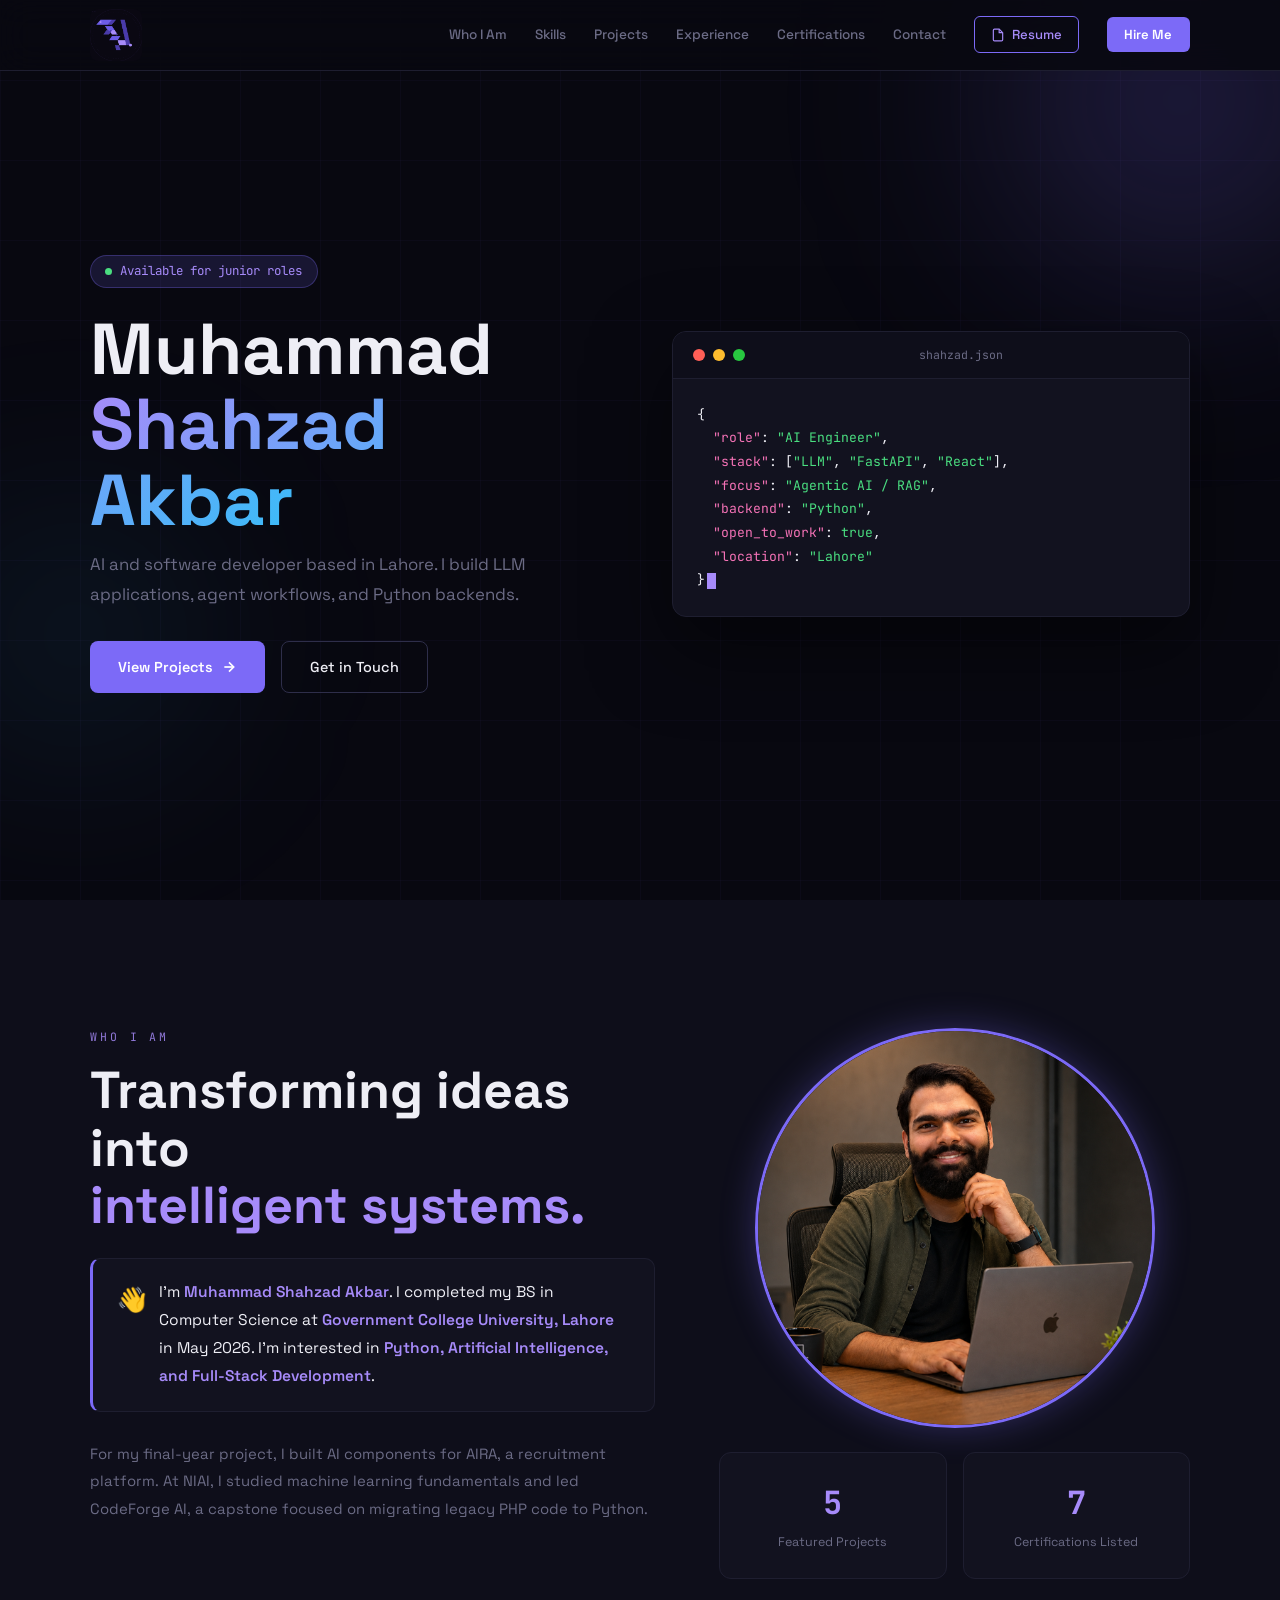
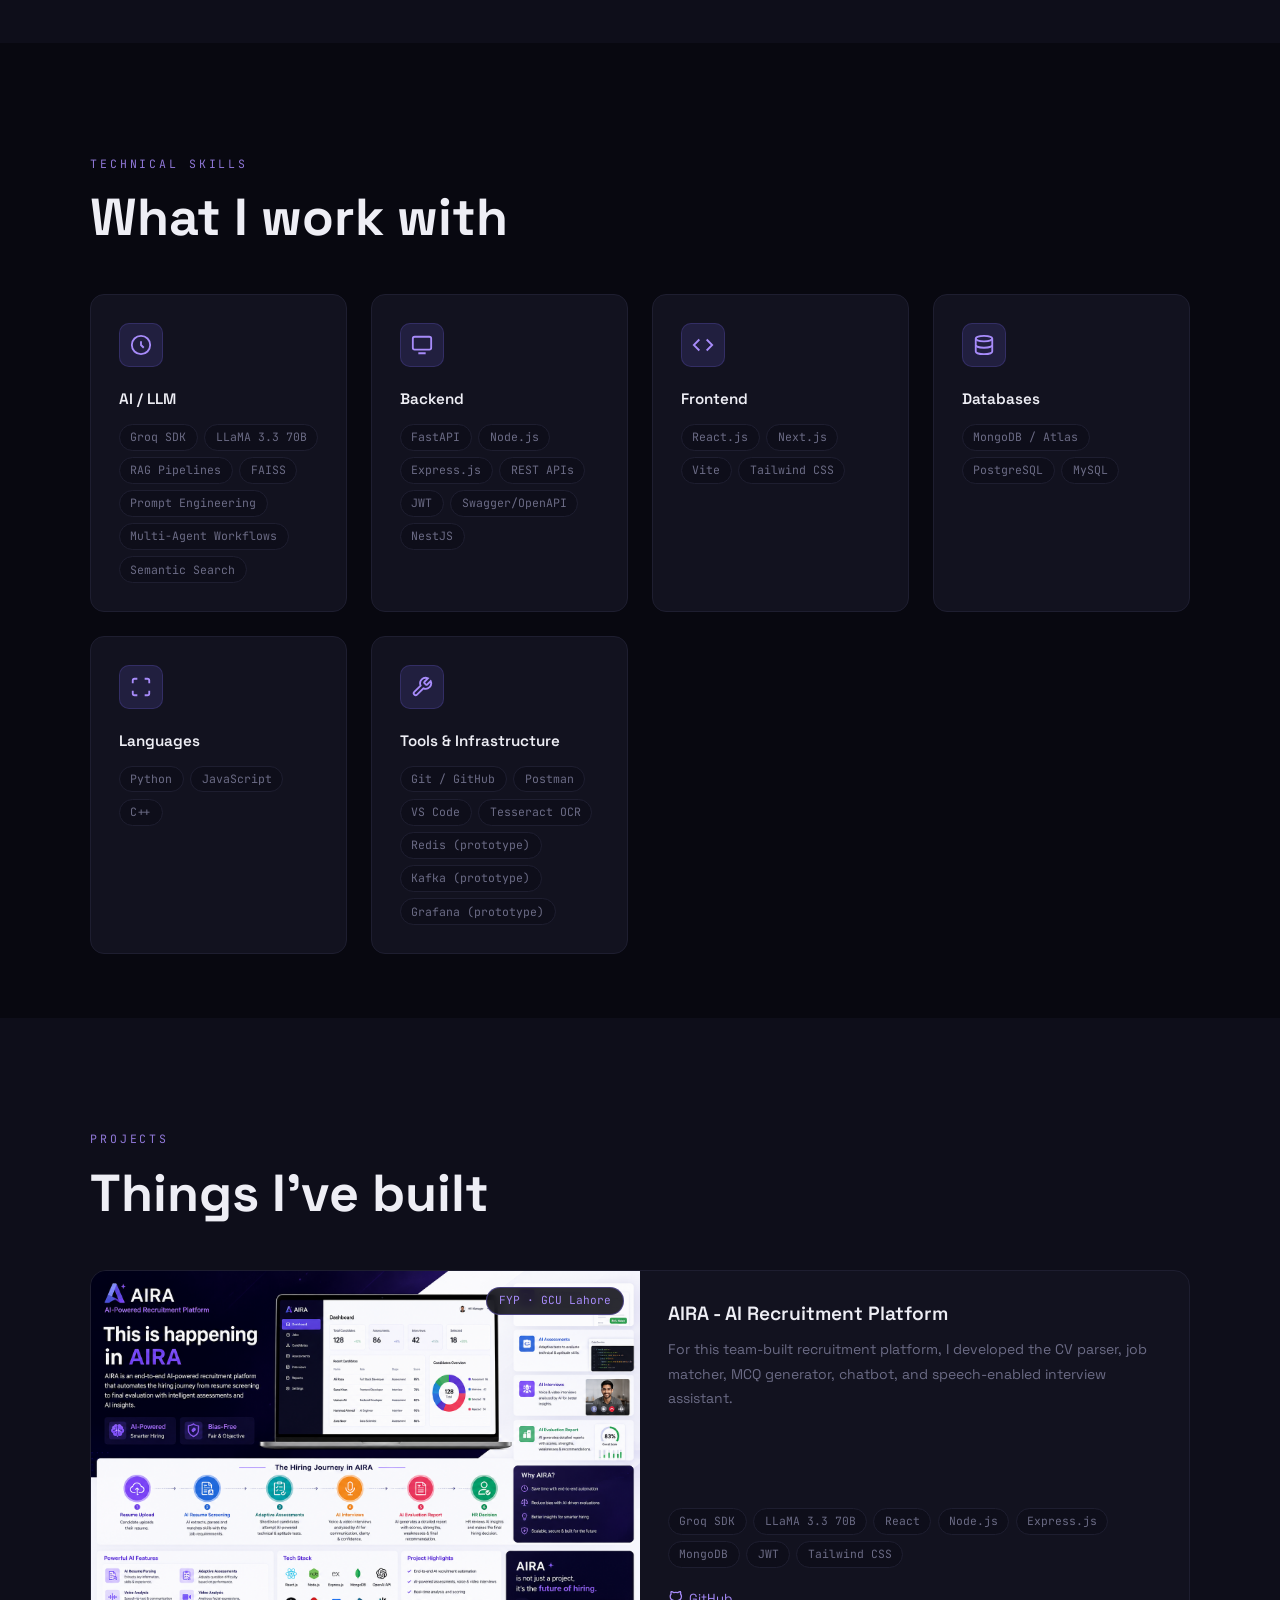
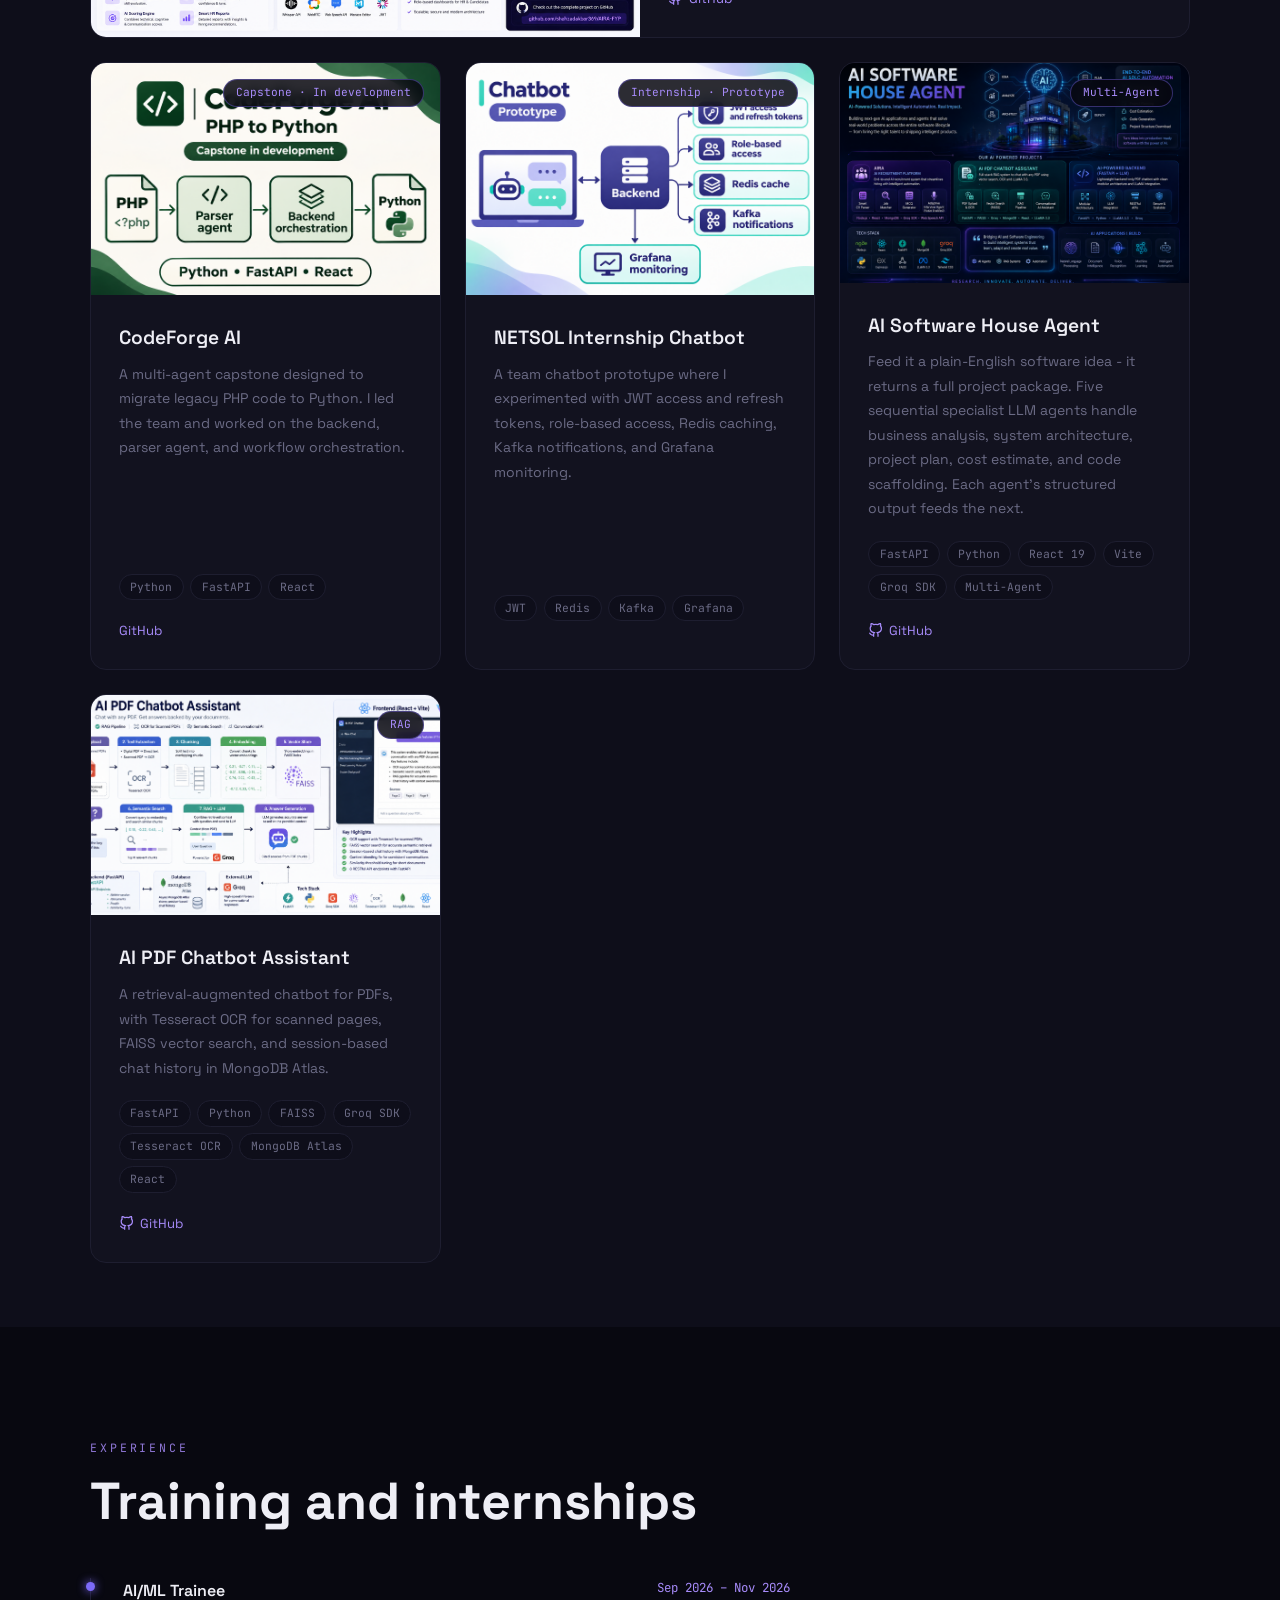
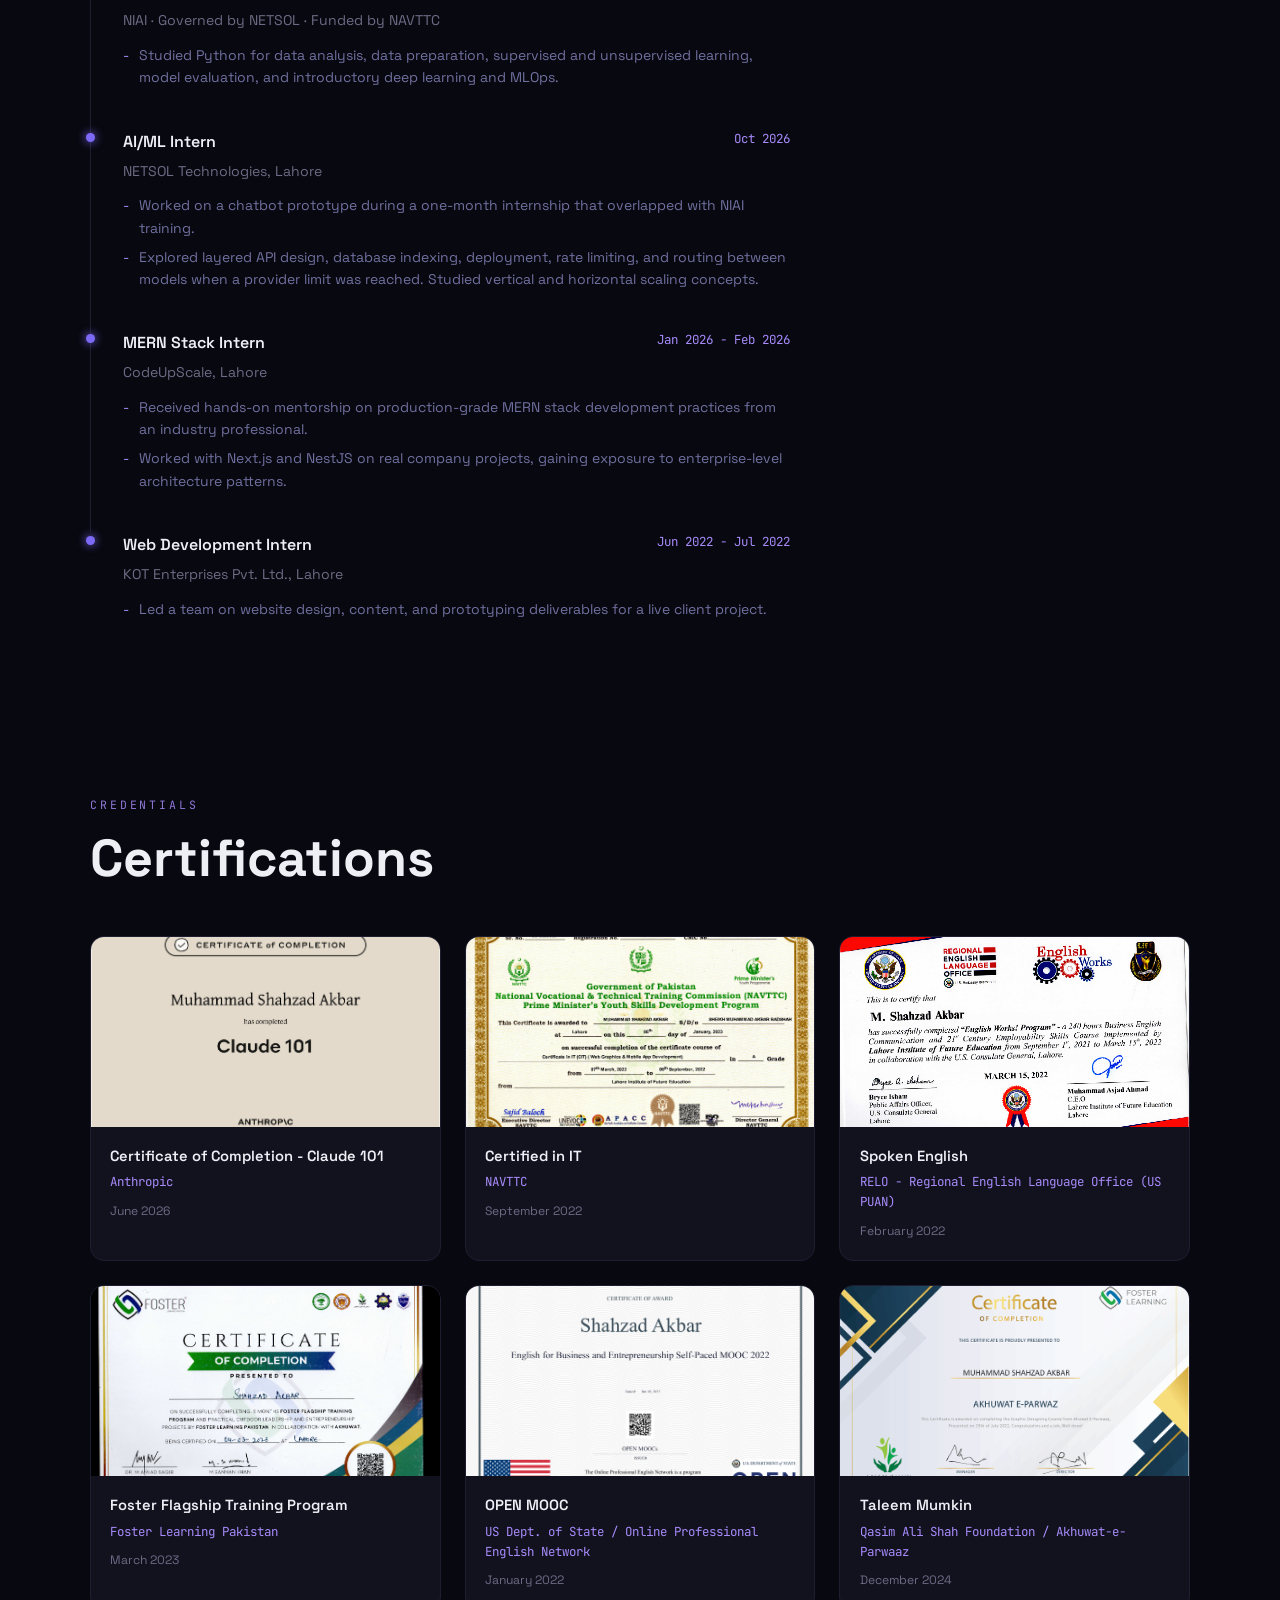
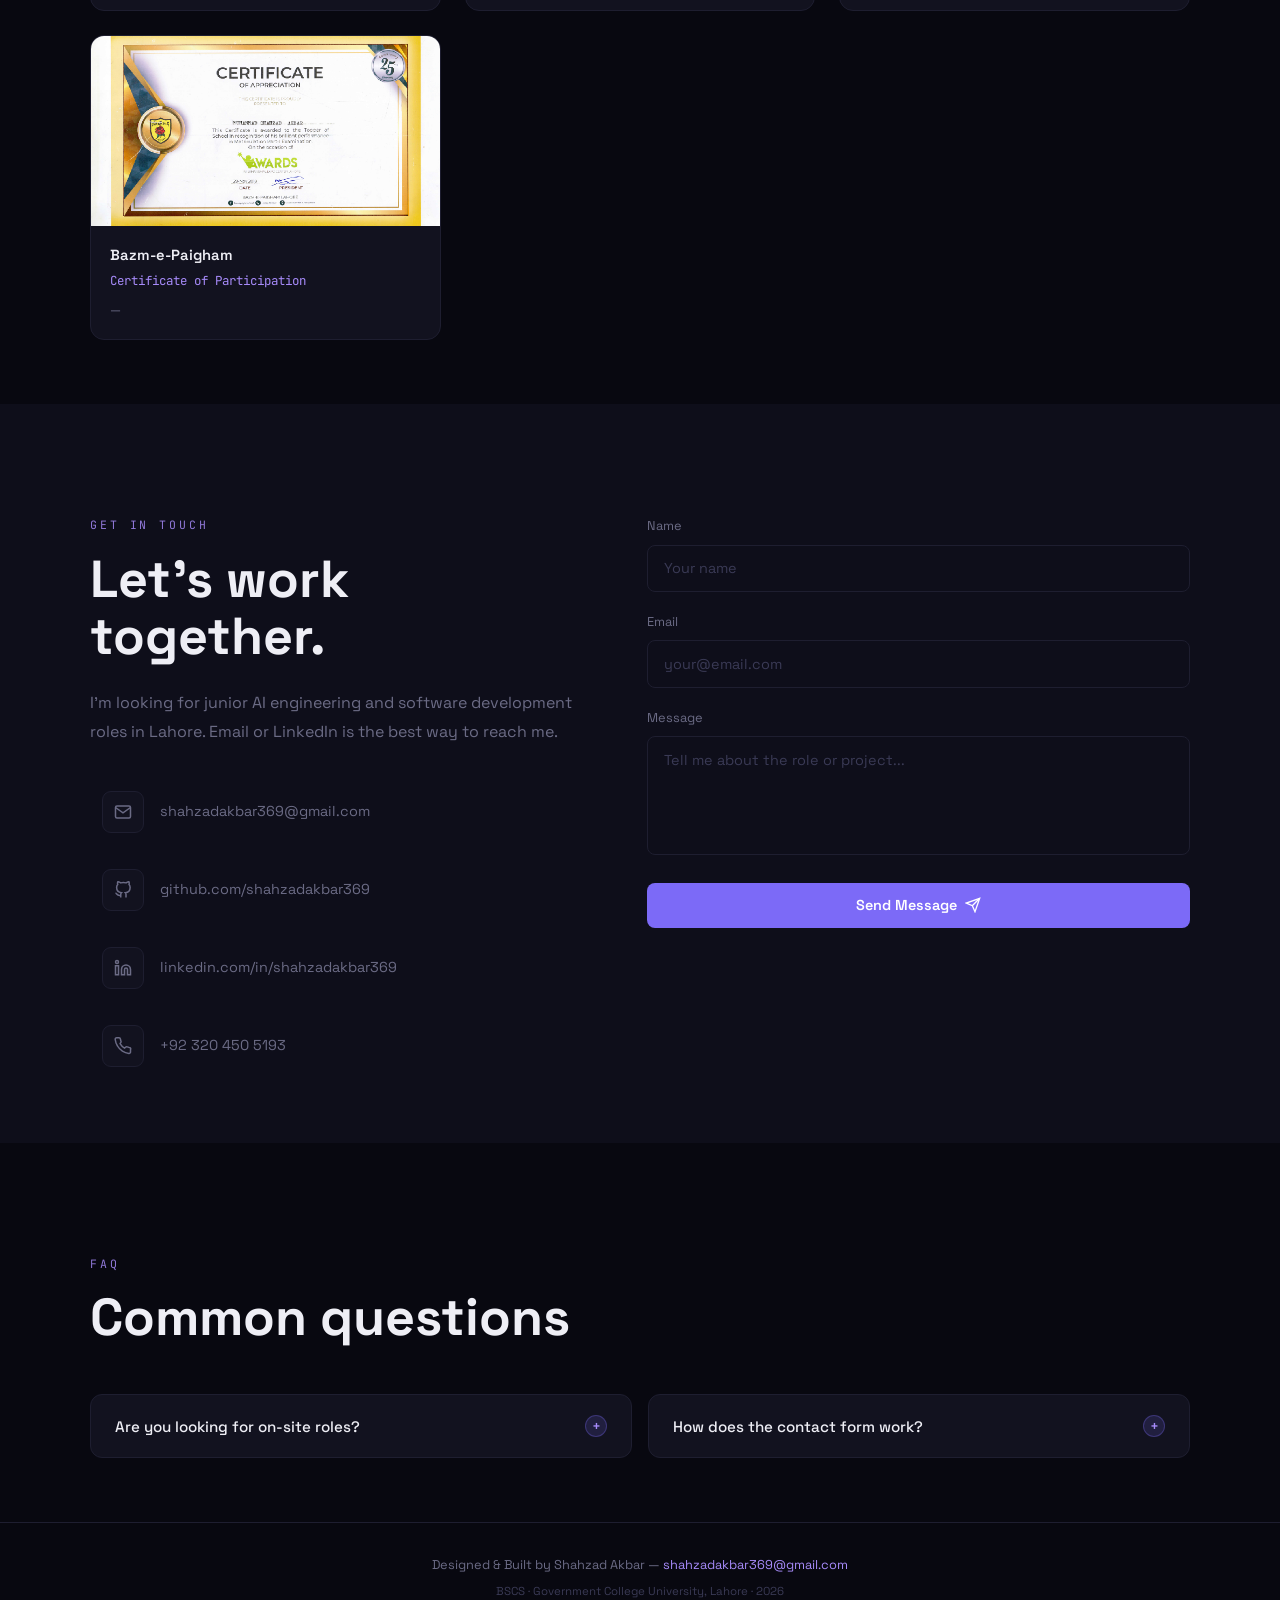
==== commit 55af7a76: "Updates after Netsol" ====
--- a/index.html
+++ b/index.html
@@ -18,9 +18,8 @@
     <div class="nav-inner">
         <!-- Logo: swap text for image once file is in place -->
         <a href="#hero" class="nav-logo">
-            <img src="assets/images/shahzad_logo.png" alt="Shahzad Akbar logo"
-                 onerror="this.style.display='none'; this.nextElementSibling.style.display='inline';">
-            </a>
+            <img src="assets/images/shahzad_logo.png" alt="Shahzad Akbar logo">
+        </a>
 
         <div class="nav-links" id="navLinks">
             <a href="#who"        class="nav-link">Who I Am</a>
@@ -52,6 +51,7 @@
         <a href="#skills"     class="nav-link" onclick="closeMenu()">Skills</a>
         <a href="#projects"   class="nav-link" onclick="closeMenu()">Projects</a>
         <a href="#experience" class="nav-link" onclick="closeMenu()">Experience</a>
+        <a href="#certifications" class="nav-link" onclick="closeMenu()">Certifications</a>
         <a href="#contact"    class="nav-link" onclick="closeMenu()">Contact</a>
         <a href="assets/images/Resume_Shahzad_Akbar.pdf" target="_blank" class="nav-link" onclick="closeMenu()">Resume ↗</a>
     </div>
@@ -76,9 +76,8 @@
                 <span class="highlight">Shahzad Akbar</span>
             </h1>
             <p class="hero-subtitle">
-                AI Engineer and Full-Stack Developer. I build end-to-end LLM systems -
-                agentic pipelines, RAG architectures, and the backends that power them.
-                Based in Lahore.
+                AI and software developer based in Lahore. I build LLM applications,
+                agent workflows, and Python backends.
             </p>
             <div class="hero-actions">
                 <a href="#projects" class="btn-primary">
@@ -102,10 +101,10 @@
                 <span class="t-line"><span class="t-cmd">{</span></span>
                 <span class="t-line">&nbsp;&nbsp;<span class="t-key">"role"</span>: <span class="t-val">"AI Engineer"</span>,</span>
                 <span class="t-line">&nbsp;&nbsp;<span class="t-key">"stack"</span>: [<span class="t-val">"LLM"</span>, <span class="t-val">"FastAPI"</span>, <span class="t-val">"React"</span>],</span>
-                <span class="t-line">&nbsp;&nbsp;<span class="t-key">"specialty"</span>: <span class="t-val">"Agentic AI / RAG"</span>,</span>
-                <span class="t-line">&nbsp;&nbsp;<span class="t-key">"degree"</span>: <span class="t-val">"BSCS @ GCU Lahore"</span>,</span>
+                <span class="t-line">&nbsp;&nbsp;<span class="t-key">"focus"</span>: <span class="t-val">"Agentic AI / RAG"</span>,</span>
+                <span class="t-line">&nbsp;&nbsp;<span class="t-key">"backend"</span>: <span class="t-val">"Python"</span>,</span>
                 <span class="t-line">&nbsp;&nbsp;<span class="t-key">"open_to_work"</span>: <span class="t-val">true</span>,</span>
-                <span class="t-line">&nbsp;&nbsp;<span class="t-key">"remote"</span>: <span class="t-val">true</span></span>
+                <span class="t-line">&nbsp;&nbsp;<span class="t-key">"location"</span>: <span class="t-val">"Lahore"</span></span>
                 <span class="t-line"><span class="t-cmd">}</span><span class="cursor"></span></span>
             </div>
         </div>
@@ -127,30 +126,17 @@
                 <div class="who-intro">
                     <span class="who-intro-icon">👋</span>
                     <p>
-                        I'm <strong>Muhammad Shahzad Akbar</strong>, a BSCS graduate from
-                        <strong>Government College University, Lahore</strong>. I have a strong interest in
+                        I'm <strong>Muhammad Shahzad Akbar</strong>. I completed my BS in Computer Science at
+                        <strong>Government College University, Lahore</strong> in May 2026. I'm interested in
                         <strong>Python, Artificial Intelligence, and Full-Stack Development</strong>.
-                        During my academic journey I worked on several projects that pushed me from
-                        coursework into real product engineering.
                     </p>
                 </div>
 
                 <div class="about-extra">
                     <p>
-                        My Final Year Project was <strong style="color:var(--accent-2)">AIRA</strong> -
-                        Artificially Intelligent Recruitment Assistant - where I owned the complete AI layer:
-                        CV parsing, semantic job matching, an MCQ generator, and a speech-enabled AI interview
-                        agent powered by Groq LLaMA 3.3 70B.
-                    </p>
-                    <p>
-                        Since graduation I've been building independently. Currently working on
-                        <strong style="color:var(--accent-2)">RAG-based projects</strong> and
-                        <strong style="color:var(--accent-2)">Generative AI multi-agent systems</strong> -
-                        shipping things that go beyond demos and into structured, production-grade architectures.
-                    </p>
-                    <p>
-                        I'm comfortable across the full AI-to-backend boundary and actively looking for
-                        junior AI engineering and full-stack roles. Open to remote.
+                        For my final-year project, I built AI components for AIRA, a recruitment platform.
+                        At NIAI, I studied machine learning fundamentals and led CodeForge AI, a capstone
+                        focused on migrating legacy PHP code to Python.
                     </p>
                 </div>
             </div>
@@ -160,27 +146,19 @@
                 <!-- Photo -->
                 <img src="assets/images/Shahzad.png" alt="Shahzad Akbar"
                     onerror="this.style.display='none'"
-                    style="width:400px;height:400px;border-radius:50%;object-fit:cover;
+                    style="width:min(100%, 400px);aspect-ratio:1;border-radius:50%;object-fit:cover;
                             object-position:center top;border:3px solid var(--accent);
                             box-shadow:0 0 35px rgba(124,106,247,0.3);">
 
-                <!-- Stats -->
+                <!-- Portfolio highlights -->
                 <div class="stats-grid" style="width:100%;">
                     <div class="stat-card">
-                        <span class="stat-num">3</span>
-                        <span class="stat-label">AI Projects Shipped</span>
+                        <span class="stat-num">5</span>
+                        <span class="stat-label">Featured Projects</span>
                     </div>
                     <div class="stat-card">
-                        <span class="stat-num">5</span>
-                        <span class="stat-label">LLM Agents Built</span>
-                    </div>
-                    <div class="stat-card">
-                        <span class="stat-num">2</span>
-                        <span class="stat-label">Internships</span>
-                    </div>
-                    <div class="stat-card">
-                        <span class="stat-num">6+</span>
-                        <span class="stat-label">Certifications</span>
+                        <span class="stat-num">7</span>
+                        <span class="stat-label">Certifications Listed</span>
                     </div>
                 </div>
 
@@ -213,8 +191,7 @@
                     <span class="skill-tag">RAG Pipelines</span>
                     <span class="skill-tag">FAISS</span>
                     <span class="skill-tag">Prompt Engineering</span>
-                    <span class="skill-tag">Agentic AI</span>
-                    <span class="skill-tag">Multi-Agent</span>
+                    <span class="skill-tag">Multi-Agent Workflows</span>
                     <span class="skill-tag">Semantic Search</span>
                 </div>
             </div>
@@ -262,8 +239,7 @@
                 </div>
                 <div class="skill-category">Databases</div>
                 <div class="skill-tags">
-                    <span class="skill-tag">MongoDB</span>
-                    <span class="skill-tag">MongoDB Atlas</span>
+                    <span class="skill-tag">MongoDB / Atlas</span>
                     <span class="skill-tag">PostgreSQL</span>
                     <span class="skill-tag">MySQL</span>
                 </div>
@@ -289,12 +265,15 @@
                         <path d="M14.7 6.3a1 1 0 0 0 0 1.4l1.6 1.6a1 1 0 0 0 1.4 0l3.77-3.77a6 6 0 0 1-7.94 7.94l-6.91 6.91a2.12 2.12 0 0 1-3-3l6.91-6.91a6 6 0 0 1 7.94-7.94l-3.76 3.76z"/>
                     </svg>
                 </div>
-                <div class="skill-category">Tools</div>
+                <div class="skill-category">Tools &amp; Infrastructure</div>
                 <div class="skill-tags">
                     <span class="skill-tag">Git / GitHub</span>
                     <span class="skill-tag">Postman</span>
                     <span class="skill-tag">VS Code</span>
                     <span class="skill-tag">Tesseract OCR</span>
+                    <span class="skill-tag">Redis (prototype)</span>
+                    <span class="skill-tag">Kafka (prototype)</span>
+                    <span class="skill-tag">Grafana (prototype)</span>
                 </div>
             </div>
         </div>
@@ -336,10 +315,8 @@
                 <div class="project-content">
                     <div class="project-title">AIRA - AI Recruitment Platform</div>
                     <p class="project-desc">
-                        A 3-role recruitment platform where I owned the entire AI layer. Built a CV parser,
-                        semantic job matcher, MCQ generator, and a speech-enabled interview agent using Groq
-                        LLaMA 3.3 70B. Candidates are auto-scored and shortlisted based on resume analysis
-                        and live interview performance. 15 DB entities, 5-chapter thesis, 40 test cases.
+                        For this team-built recruitment platform, I developed the CV parser,
+                        job matcher, MCQ generator, chatbot, and speech-enabled interview assistant.
                     </p>
                     <div class="tech-tags">
                         <span class="tech-tag">Groq SDK</span>
@@ -358,6 +335,40 @@
                             </svg>
                             GitHub
                         </a>
+                    </div>
+                </div>
+            </div>
+
+            <div class="project-card reveal">
+                <div class="project-visual project-visual--illustration">
+                    <img src="assets/images/CODEFORGE-AI.png" alt="CodeForge AI project illustration" class="project-img" width="1536" height="1024" loading="lazy">
+                    <div class="project-badge">Capstone · In development</div>
+                </div>
+                <div class="project-content">
+                    <div class="project-title">CodeForge AI</div>
+                    <p class="project-desc">A multi-agent capstone designed to migrate legacy PHP code to Python. I led the team and worked on the backend, parser agent, and workflow orchestration.</p>
+                    <div class="tech-tags">
+                        <span class="tech-tag">Python</span>
+                        <span class="tech-tag">FastAPI</span>
+                        <span class="tech-tag">React</span>
+                    </div>
+                    <a href="https://github.com/shahzadakbar369/codeforge-ai/" target="_blank" rel="noopener noreferrer" class="p-link p-link-primary">GitHub</a>
+                </div>
+            </div>
+
+            <div class="project-card reveal">
+                <div class="project-visual project-visual--illustration">
+                    <img src="assets/images/NETSOL-CHATBOT.png" alt="NETSOL Internship Chatbot project illustration" class="project-img" width="1536" height="1024" loading="lazy">
+                    <div class="project-badge">Internship · Prototype</div>
+                </div>
+                <div class="project-content">
+                    <div class="project-title">NETSOL Internship Chatbot</div>
+                    <p class="project-desc">A team chatbot prototype where I experimented with JWT access and refresh tokens, role-based access, Redis caching, Kafka notifications, and Grafana monitoring.</p>
+                    <div class="tech-tags">
+                        <span class="tech-tag">JWT</span>
+                        <span class="tech-tag">Redis</span>
+                        <span class="tech-tag">Kafka</span>
+                        <span class="tech-tag">Grafana</span>
                     </div>
                 </div>
             </div>
@@ -424,9 +435,8 @@
                 <div class="project-content">
                     <div class="project-title">AI PDF Chatbot Assistant</div>
                     <p class="project-desc">
-                        Production-structured RAG system - chat with any PDF, including scanned pages via
-                        Tesseract OCR. FAISS vector search, 8 RESTful endpoints, session-based chat history
-                        in MongoDB Atlas. Includes similarity threshold tuning for short documents.
+                        A retrieval-augmented chatbot for PDFs, with Tesseract OCR for scanned
+                        pages, FAISS vector search, and session-based chat history in MongoDB Atlas.
                     </p>
                     <div class="tech-tags">
                         <span class="tech-tag">FastAPI</span>
@@ -460,9 +470,31 @@
     <div class="section-inner">
         <div class="reveal">
             <span class="section-eyebrow">Experience</span>
-            <h2 class="section-title">Where I've worked</h2>
+            <h2 class="section-title">Training and internships</h2>
         </div>
         <div class="timeline">
+            <div class="timeline-item reveal">
+                <div class="tl-header">
+                    <span class="tl-role">AI/ML Trainee</span>
+                    <span class="tl-date">Sep 2026 – Nov 2026</span>
+                </div>
+                <div class="tl-company">NIAI · Governed by NETSOL · Funded by NAVTTC</div>
+                <ul class="tl-bullets">
+                    <li>Studied Python for data analysis, data preparation, supervised and unsupervised learning, model evaluation, and introductory deep learning and MLOps.</li>
+                </ul>
+            </div>
+
+            <div class="timeline-item reveal">
+                <div class="tl-header">
+                    <span class="tl-role">AI/ML Intern</span>
+                    <span class="tl-date">Oct 2026</span>
+                </div>
+                <div class="tl-company">NETSOL Technologies, Lahore</div>
+                <ul class="tl-bullets">
+                    <li>Worked on a chatbot prototype during a one-month internship that overlapped with NIAI training.</li>
+                    <li>Explored layered API design, database indexing, deployment, rate limiting, and routing between models when a provider limit was reached. Studied vertical and horizontal scaling concepts.</li>
+                </ul>
+            </div>
             <div class="timeline-item reveal" style="transition-delay: 0.1s;">
                 <div class="tl-header">
                     <span class="tl-role">MERN Stack Intern</span>
@@ -632,8 +664,8 @@
                 <span class="section-eyebrow">Get in Touch</span>
                 <h2 class="section-title">Let's work<br>together.</h2>
                 <p class="contact-desc">
-                    I'm actively looking for junior AI engineering and full-stack roles.
-                    Open to remote. If you have a project or position in mind, reach out directly.
+                    I'm looking for junior AI engineering and software development roles in Lahore.
+                    Email or LinkedIn is the best way to reach me.
                 </p>
                 <div class="contact-links">
                     <a href="mailto:shahzadakbar369@gmail.com" class="c-link">
@@ -709,87 +741,24 @@
             <h2 class="section-title">Common questions</h2>
         </div>
         <div class="faq-grid">
-
-            <div class="faq-item reveal" style="transition-delay: 0.05s;">
+            <div class="faq-item reveal">
                 <button class="faq-question">
-                    What kind of roles are you looking for?
+                    Are you looking for on-site roles?
                     <span class="faq-icon">+</span>
                 </button>
                 <div class="faq-answer">
-                    <p>Junior AI Engineer and Full-Stack Developer roles - primarily. I'm also open to AI Evaluation Specialist and Backend Engineer positions. Remote is fine and preferred; Lahore-based is also good.</p>
-                </div>
-            </div>
-
-            <div class="faq-item reveal" style="transition-delay: 0.1s;">
+                    <p>Yes. My current search is focused on on-site roles in Lahore.</p>
+                </div>
+            </div>
+            <div class="faq-item reveal">
                 <button class="faq-question">
-                    What's your primary tech stack right now?
+                    How does the contact form work?
                     <span class="faq-icon">+</span>
                 </button>
                 <div class="faq-answer">
-                    <p>Python + FastAPI on the AI/backend side, with Groq SDK and LLaMA 3.3 70B for LLM work. On the frontend it's React with Vite. For databases I use MongoDB Atlas most frequently alongside FAISS for vector search. Node.js/Express is familiar territory too from MERN projects.</p>
-                </div>
-            </div>
-
-            <div class="faq-item reveal" style="transition-delay: 0.15s;">
-                <button class="faq-question">
-                    What was your exact contribution to AIRA?
-                    <span class="faq-icon">+</span>
-                </button>
-                <div class="faq-answer">
-                    <p>I owned the entire AI layer. That meant the CV parser, semantic job matcher, MCQ generator, the speech-enabled interview agent (Groq LLaMA 3.3 70B), post-interview feedback reports with skill radar charts, and the AIRA chatbot present on every page. The scoring pipeline - combining resume analysis with interview performance - was also my design. My teammates handled the frontend (Sheherbano) and backend (Fakhar Fazilat).</p>
-                </div>
-            </div>
-
-            <div class="faq-item reveal" style="transition-delay: 0.2s;">
-                <button class="faq-question">
-                    Are you available for freelance or contract work?
-                    <span class="faq-icon">+</span>
-                </button>
-                <div class="faq-answer">
-                    <p>Yes, open to short-term contracts and freelance projects - particularly anything involving LLM integration, RAG systems, FastAPI backends, or full-stack builds. Reach out with specifics and we can talk scope and timeline.</p>
-                </div>
-            </div>
-
-            <div class="faq-item reveal" style="transition-delay: 0.25s;">
-                <button class="faq-question">
-                    Do you have a degree? What's your educational background?
-                    <span class="faq-icon">+</span>
-                </button>
-                <div class="faq-answer">
-                    <p>BSCS from Government College University (GCU), Lahore - completed May 2026. Relevant coursework includes AI, Data Structures and Algorithms, OOP, Database Systems, Operating Systems, Software Engineering, and Computer Networks.</p>
-                </div>
-            </div>
-
-            <div class="faq-item reveal" style="transition-delay: 0.3s;">
-                <button class="faq-question">
-                    Can you work with non-technical teams or clients?
-                    <span class="faq-icon">+</span>
-                </button>
-                <div class="faq-answer">
-                    <p>Yes. Part of building AIRA was translating complex AI behaviour into something a recruiter or HR team could use without knowing what an LLM is. I'm used to making technical decisions legible to people who don't share the same context - that's just good product engineering.</p>
-                </div>
-            </div>
-
-            <div class="faq-item reveal" style="transition-delay: 0.35s;">
-                <button class="faq-question">
-                    What are you currently building or learning?
-                    <span class="faq-icon">+</span>
-                </button>
-                <div class="faq-answer">
-                    <p>Currently focused on RAG-based systems and Generative AI multi-agent architectures - building things that go beyond demos into production-structured, deployable applications. Also deepening work with vector databases and LLM evaluation methods.</p>
-                </div>
-            </div>
-
-            <div class="faq-item reveal" style="transition-delay: 0.4s;">
-                <button class="faq-question">
-                    What's the best way to contact you?
-                    <span class="faq-icon">+</span>
-                </button>
-                <div class="faq-answer">
-                    <p>Email is fastest - shahzadakbar369@gmail.com. LinkedIn works too. If you have something specific in mind, use the contact form above and give me context about the role or project - I'll respond within 24 hours.</p>
-                </div>
-            </div>
-
+                    <p>It opens a draft in your email app so you can review and send the message there.</p>
+                </div>
+            </div>
         </div>
     </div>
 </section>
@@ -805,4 +774,4 @@
 
 <script src="assets/js/main.js"></script>
 </body>
-</html>+</html>
--- a/assets/css/style.css
+++ b/assets/css/style.css
@@ -18,7 +18,11 @@
 }
 
 * { margin: 0; padding: 0; box-sizing: border-box; }
-html { scroll-behavior: smooth; }
+
+html {
+    scroll-behavior: smooth;
+    overflow-x: hidden;   /* stops iOS Safari horizontal bleed */
+}
 
 body {
     font-family: 'Space Grotesk', sans-serif;
@@ -26,6 +30,7 @@
     color: var(--fg-primary);
     line-height: 1.6;
     overflow-x: hidden;
+    max-width: 100vw;
 }
 
 .mono { font-family: 'JetBrains Mono', monospace; }
@@ -42,23 +47,26 @@
     width: 500px; height: 500px;
     background: radial-gradient(circle, rgba(124,106,247,0.3) 0%, transparent 70%);
     top: -150px; right: -150px;
+    max-width: 60vw;   /* stops it bleeding right on narrow screens */
 }
 .orb-2 {
     width: 350px; height: 350px;
     background: radial-gradient(circle, rgba(56,189,248,0.15) 0%, transparent 70%);
     bottom: 10%; left: -100px;
-}
-
+    max-width: 60vw;
+}
 /* ── Nav ── */
 nav {
     position: fixed;
     top: 0; left: 0; right: 0;
     z-index: 100;
-    padding: 0.6rem 2rem;
+    padding: 0.55rem 2rem;
     backdrop-filter: blur(16px);
     background: rgba(8,8,16,0.88);
     border-bottom: 1px solid var(--border);
     transition: transform 0.3s ease;
+    width: 100%;              /* hard-clamp to viewport */
+    box-sizing: border-box;
 }
 .nav-inner {
     max-width: 1100px;
@@ -78,12 +86,6 @@
     height: 52px;
     object-fit: contain;
     border-radius: 8px;     /* optional: softens hard edges */
-}
-.nav-logo-text {
-    font-family: 'JetBrains Mono', monospace;
-    font-size: 0.85rem;
-    color: var(--accent-2);
-    letter-spacing: 0.05em;
 }
 .nav-links { display: flex; gap: 1.75rem; align-items: center; }
 .nav-link {
@@ -496,12 +498,18 @@
     overflow: hidden;
 }
 .project-card.featured .project-visual { height: auto; min-height: 280px; }
+.project-visual--illustration {
+    height: auto;
+    aspect-ratio: 3 / 2;
+}
 .project-img {
     width: 100%; height: 100%;
     object-fit: cover;
     transition: transform 0.4s ease;
 }
 .project-card:hover .project-img { transform: scale(1.04); }
+.project-visual--illustration .project-img { object-fit: contain; }
+.project-card:hover .project-visual--illustration .project-img { transform: none; }
 .project-visual-fallback {
     position: absolute; inset: 0;
     display: flex;
@@ -815,7 +823,14 @@
     section              { padding: 5rem 1.25rem 3rem; }
     .stats-grid          { grid-template-columns: 1fr 1fr; }
     .projects-grid       { grid-template-columns: 1fr; }
+
+    /* ADD THESE: */
+    .hero-content        { padding: 0 0.25rem; }
+    .terminal            { max-width: 100%; overflow: hidden; }
+    .terminal-body       { font-size: 0.75rem; padding: 1rem; }
+    .nav-inner           { padding: 0; }
+    .faq-grid            { grid-template-columns: 1fr; }
 }
 @media (prefers-reduced-motion: reduce) {
     * { animation-duration: 0.01ms !important; transition-duration: 0.01ms !important; }
-}+}
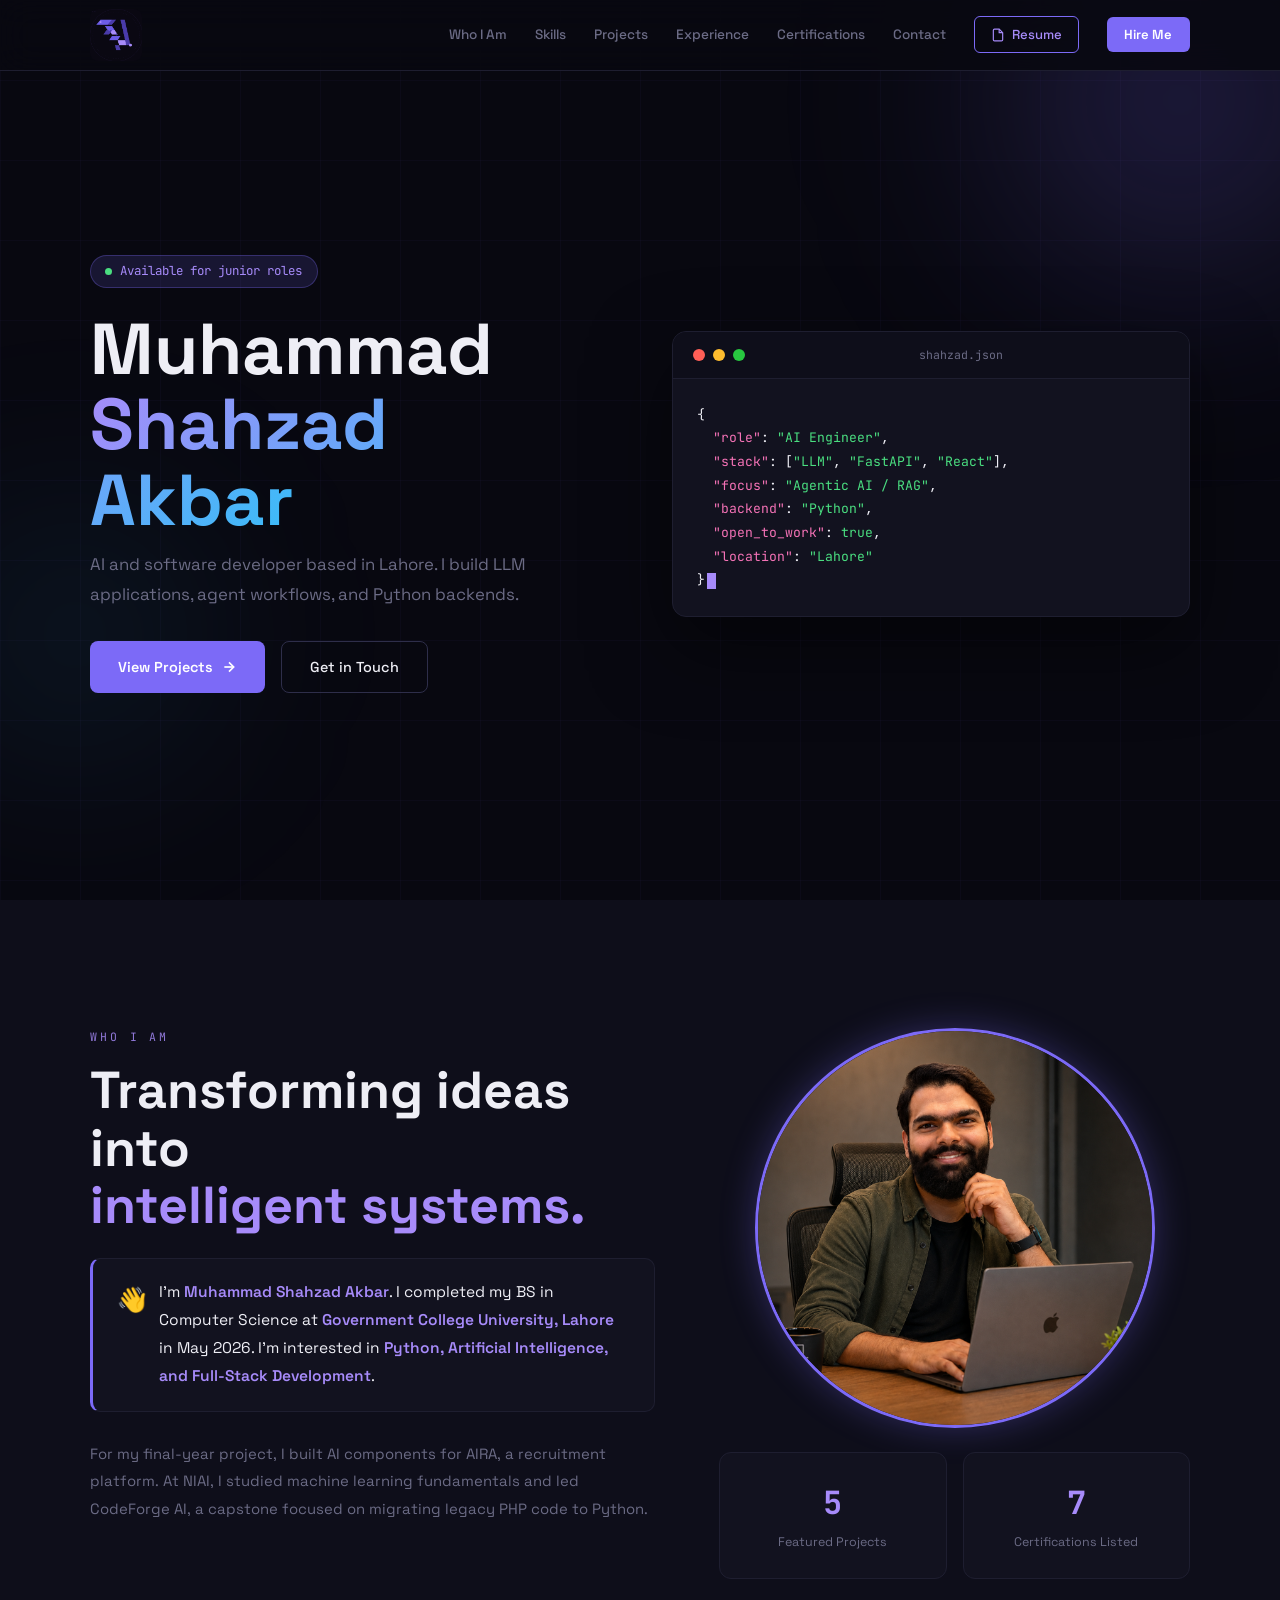
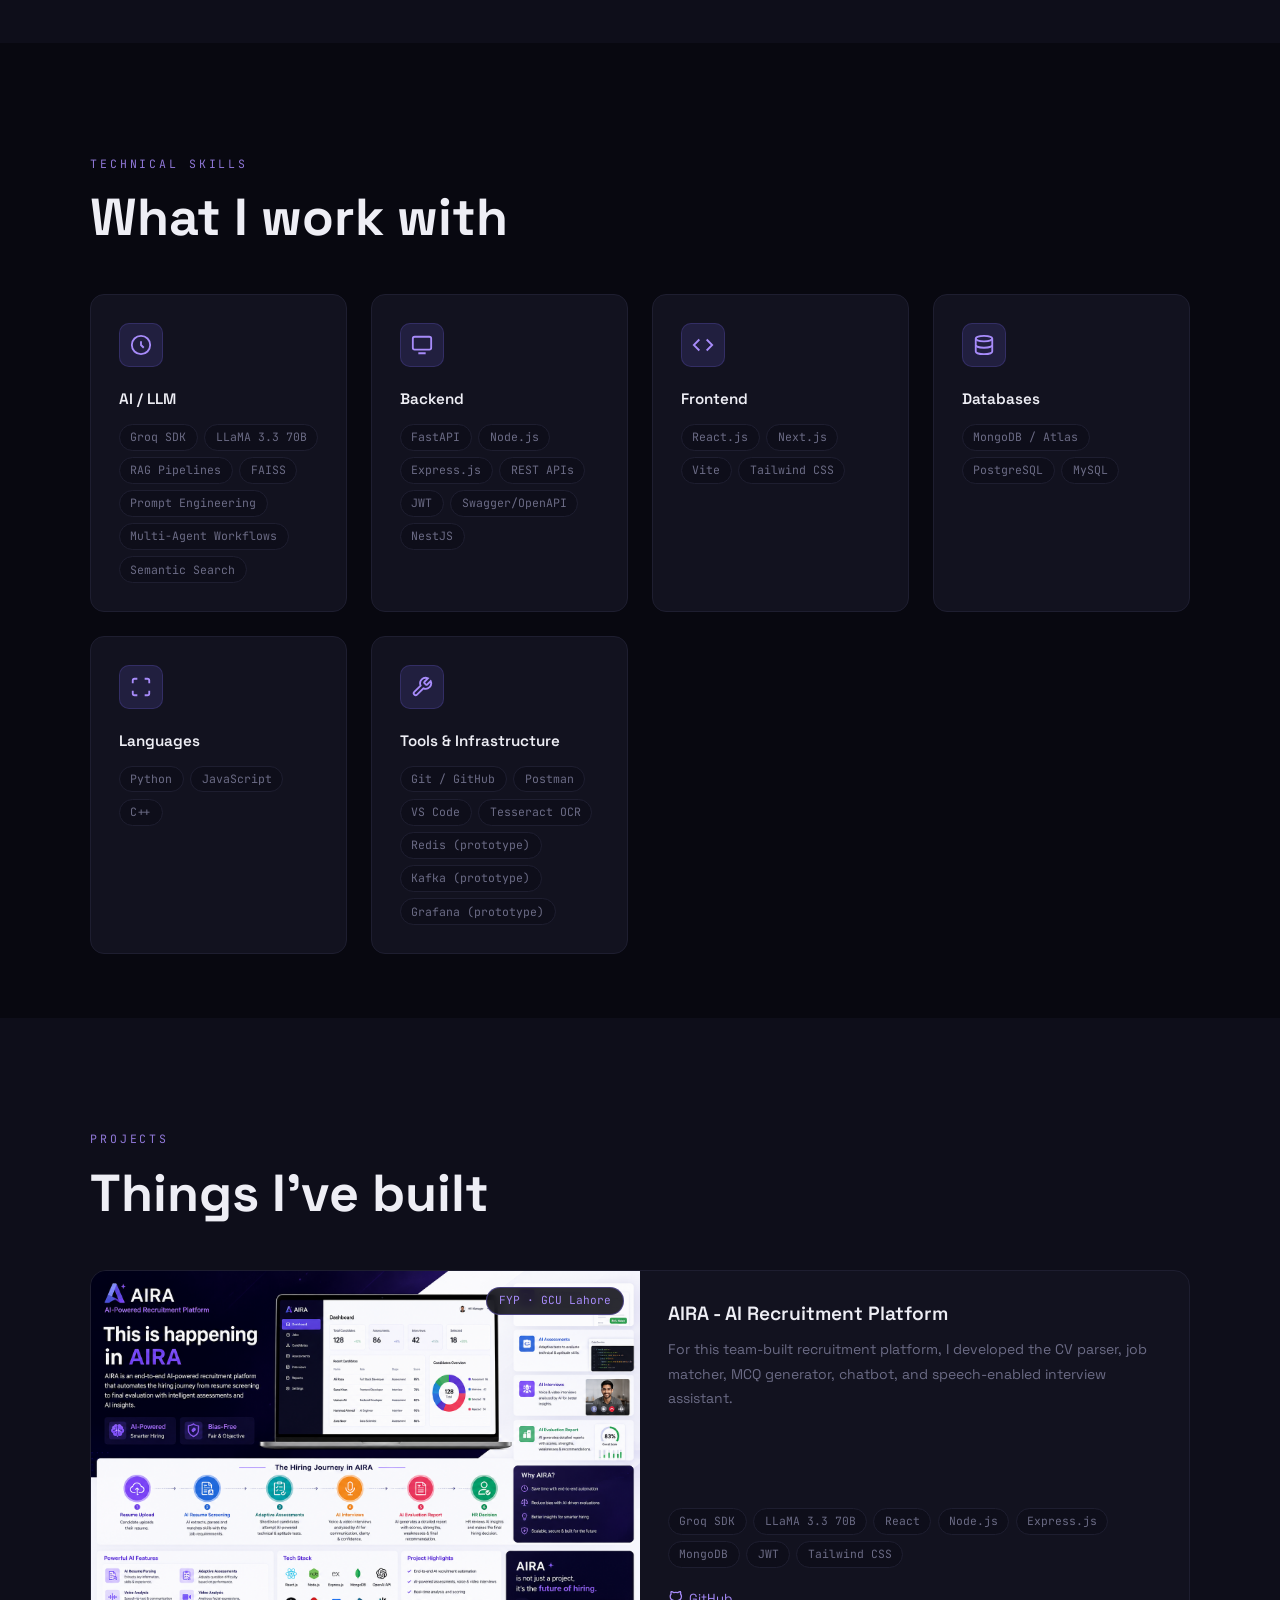
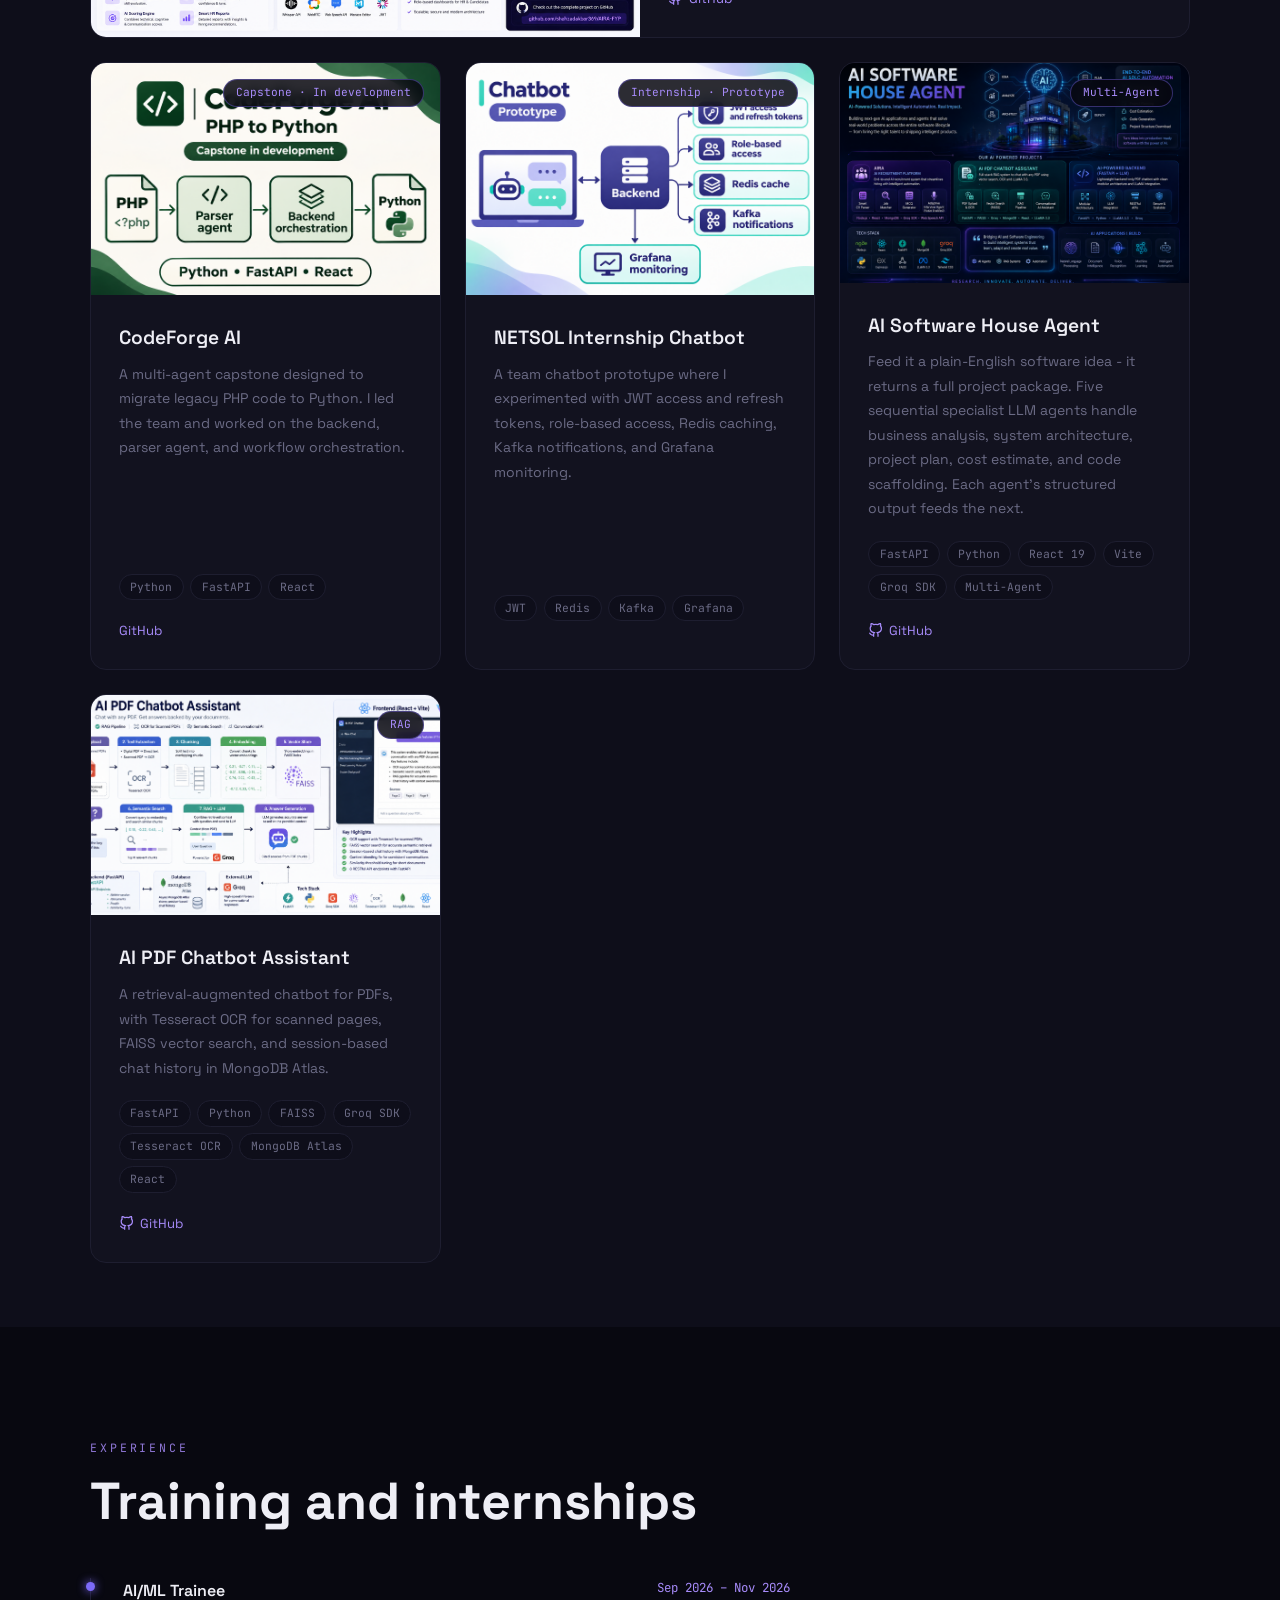
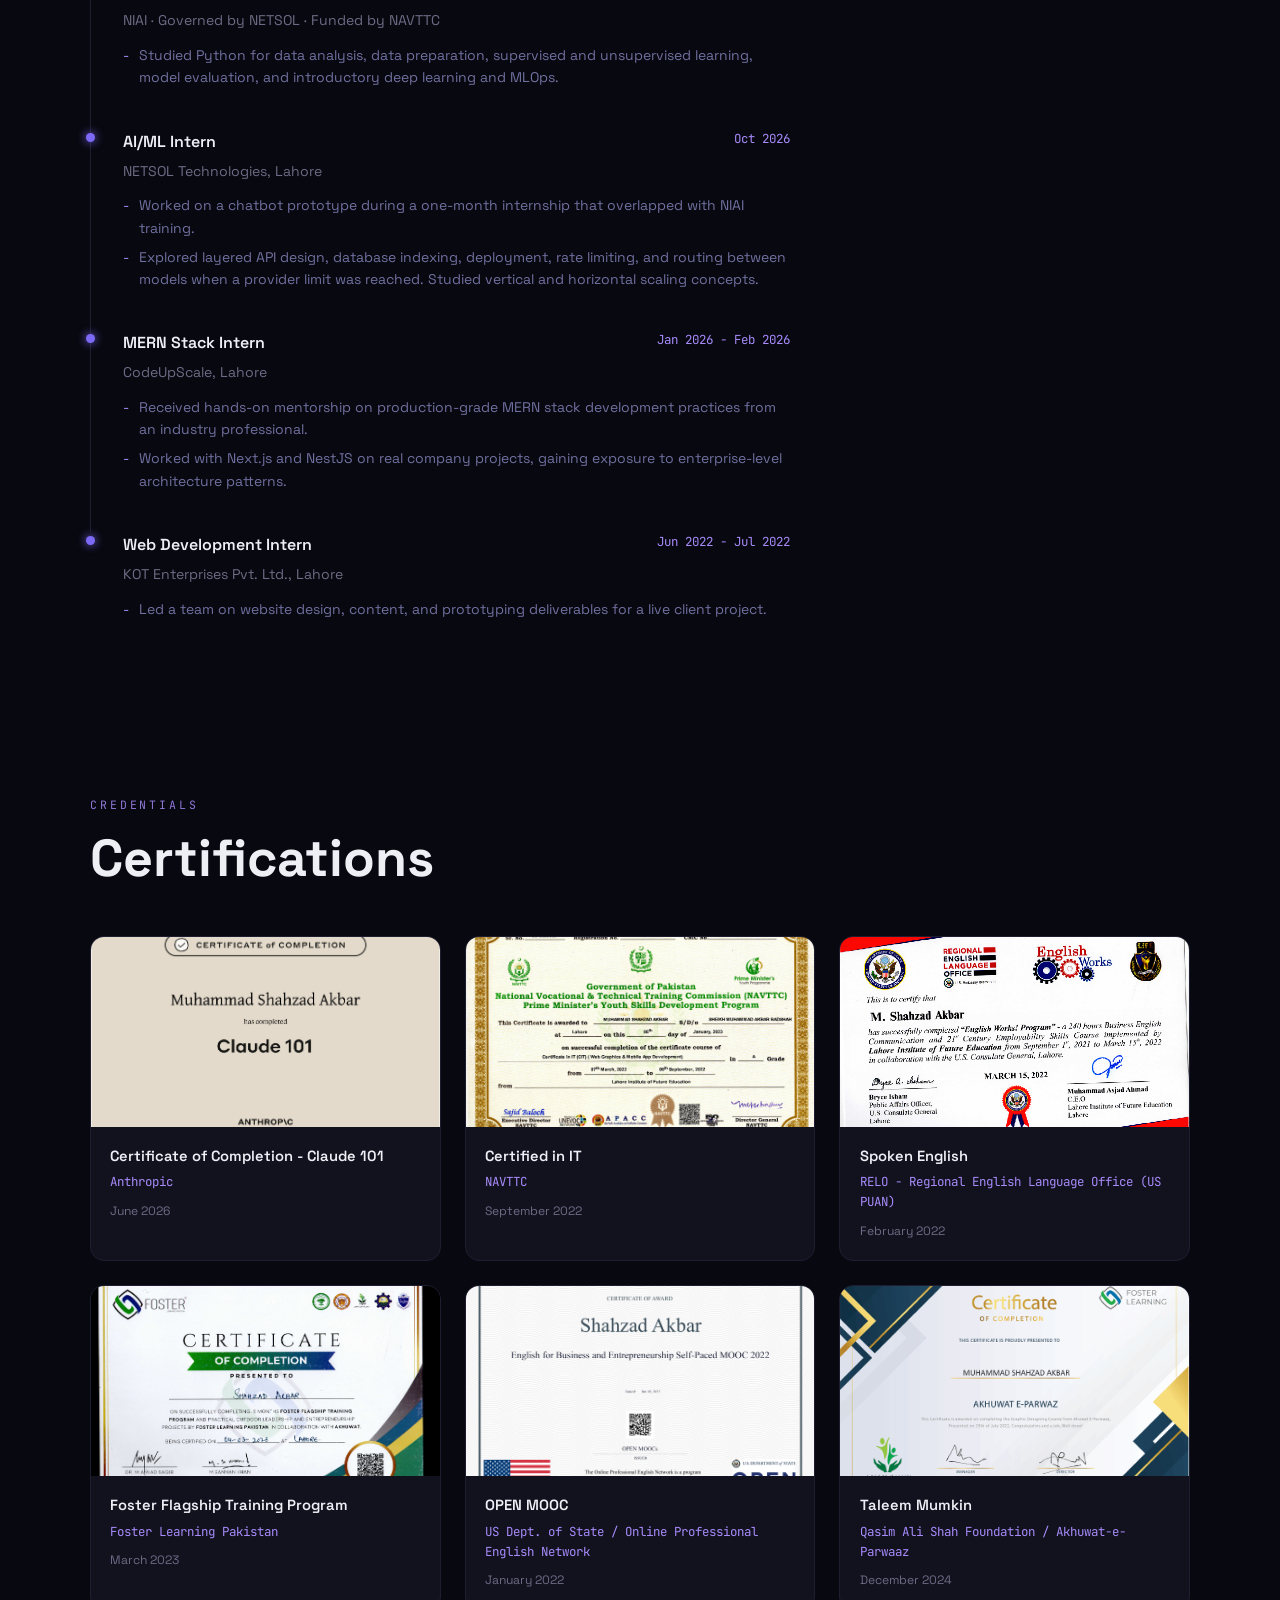
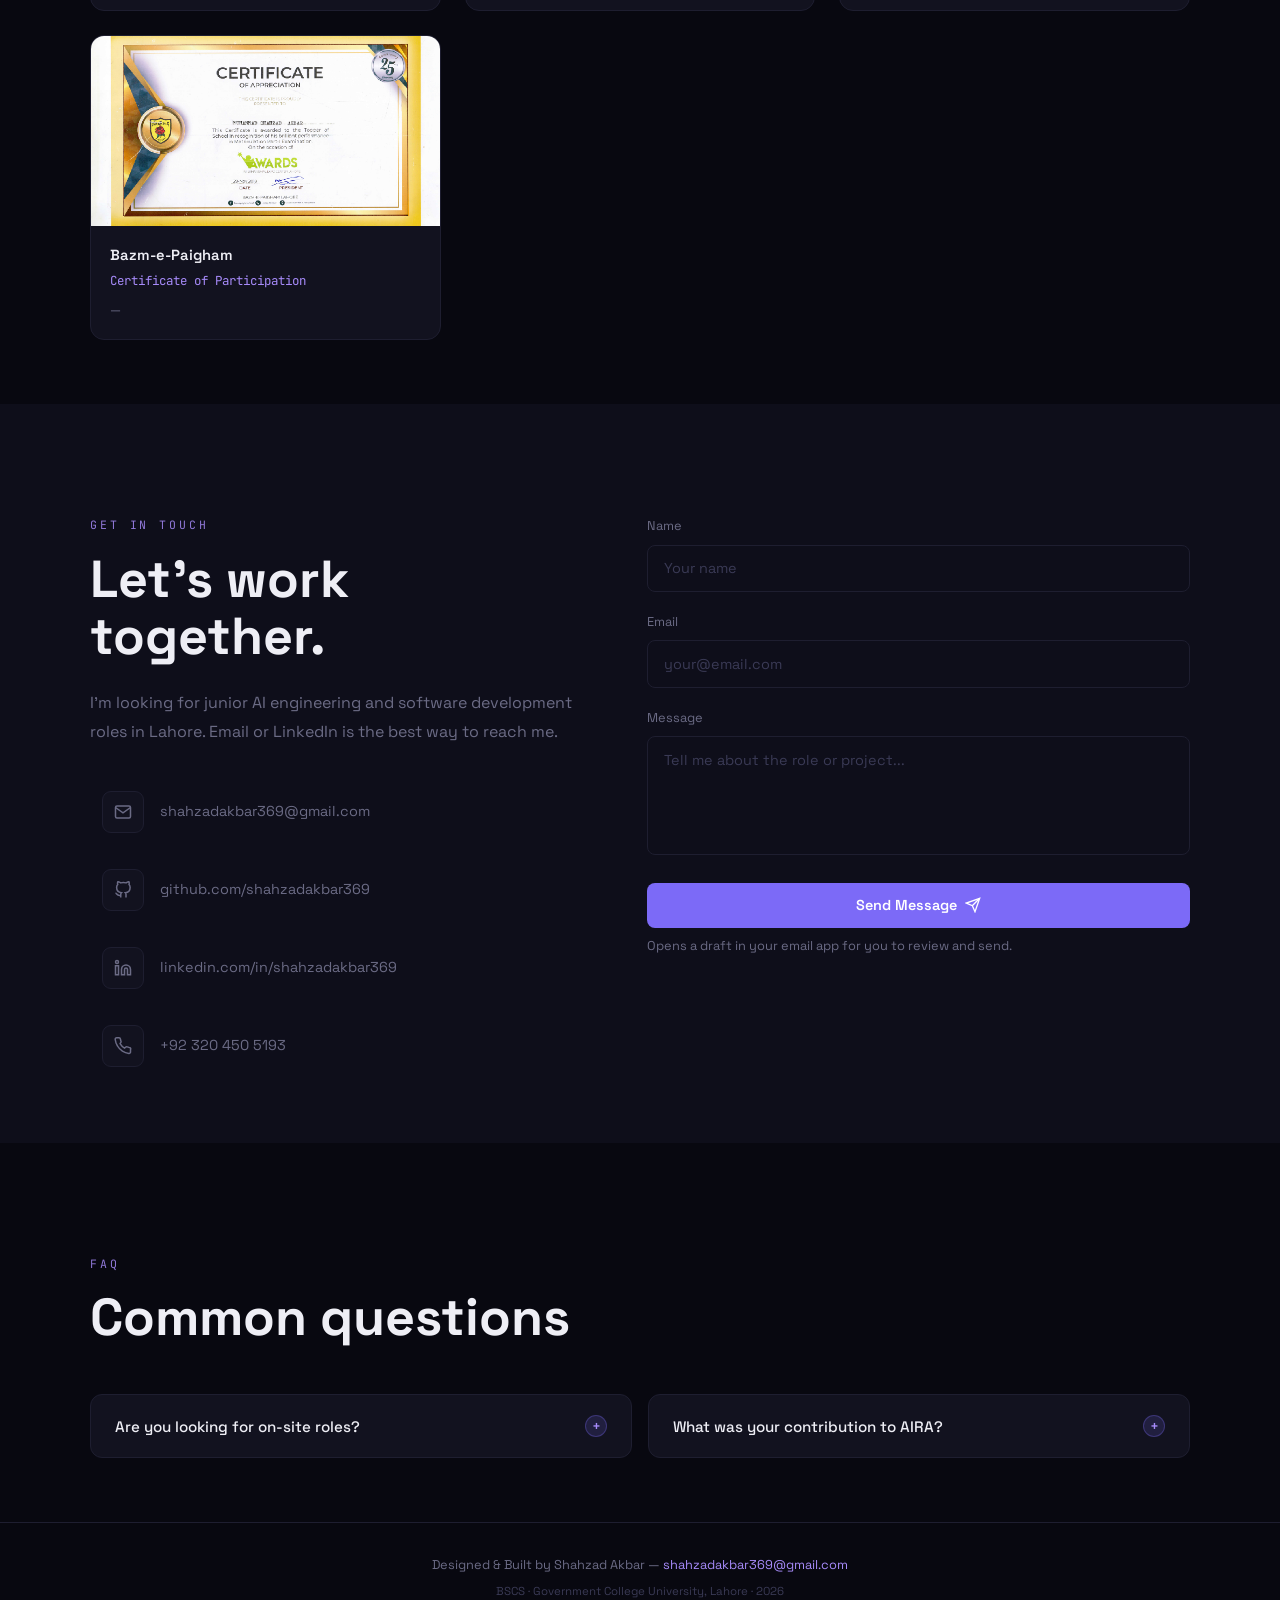
==== commit 1c78e272: "Updates after Netsol 2.0" ====
--- a/index.html
+++ b/index.html
@@ -719,12 +719,13 @@
                     <label class="form-label" for="message">Message</label>
                     <textarea id="message" rows="5" class="form-input" placeholder="Tell me about the role or project..."></textarea>
                 </div>
-                <button class="btn-primary" style="width:100%;justify-content:center;" onclick="handleContact()">
+                <button class="btn-primary" style="width:100%;justify-content:center;" onclick="handleContact()" aria-describedby="contact-note">
                     Send Message
                     <svg width="16" height="16" viewBox="0 0 24 24" fill="none" stroke="currentColor" stroke-width="2">
                         <line x1="22" y1="2" x2="11" y2="13"/><polygon points="22 2 15 22 11 13 2 9 22 2"/>
                     </svg>
                 </button>
+                <p class="contact-note" id="contact-note">Opens a draft in your email app for you to review and send.</p>
             </div>
         </div>
     </div>
@@ -752,11 +753,11 @@
             </div>
             <div class="faq-item reveal">
                 <button class="faq-question">
-                    How does the contact form work?
+                    What was your contribution to AIRA?
                     <span class="faq-icon">+</span>
                 </button>
                 <div class="faq-answer">
-                    <p>It opens a draft in your email app so you can review and send the message there.</p>
+                    <p>I built AIRA’s CV parser, job matcher, MCQ generator, chatbot, and speech-enabled interview assistant. My teammates handled the frontend and the rest of the backend.</p>
                 </div>
             </div>
         </div>
--- a/assets/css/style.css
+++ b/assets/css/style.css
@@ -728,6 +728,11 @@
 .form-input:focus { outline: none; border-color: var(--accent); box-shadow: 0 0 0 3px var(--accent-glow); }
 .form-input::placeholder { color: var(--fg-dim); }
 textarea.form-input { resize: none; }
+.contact-note {
+    margin-top: 0.5rem;
+    color: var(--fg-muted);
+    font-size: 0.8rem;
+}
 
 /* ── FAQ ── */
 .faq-grid {
